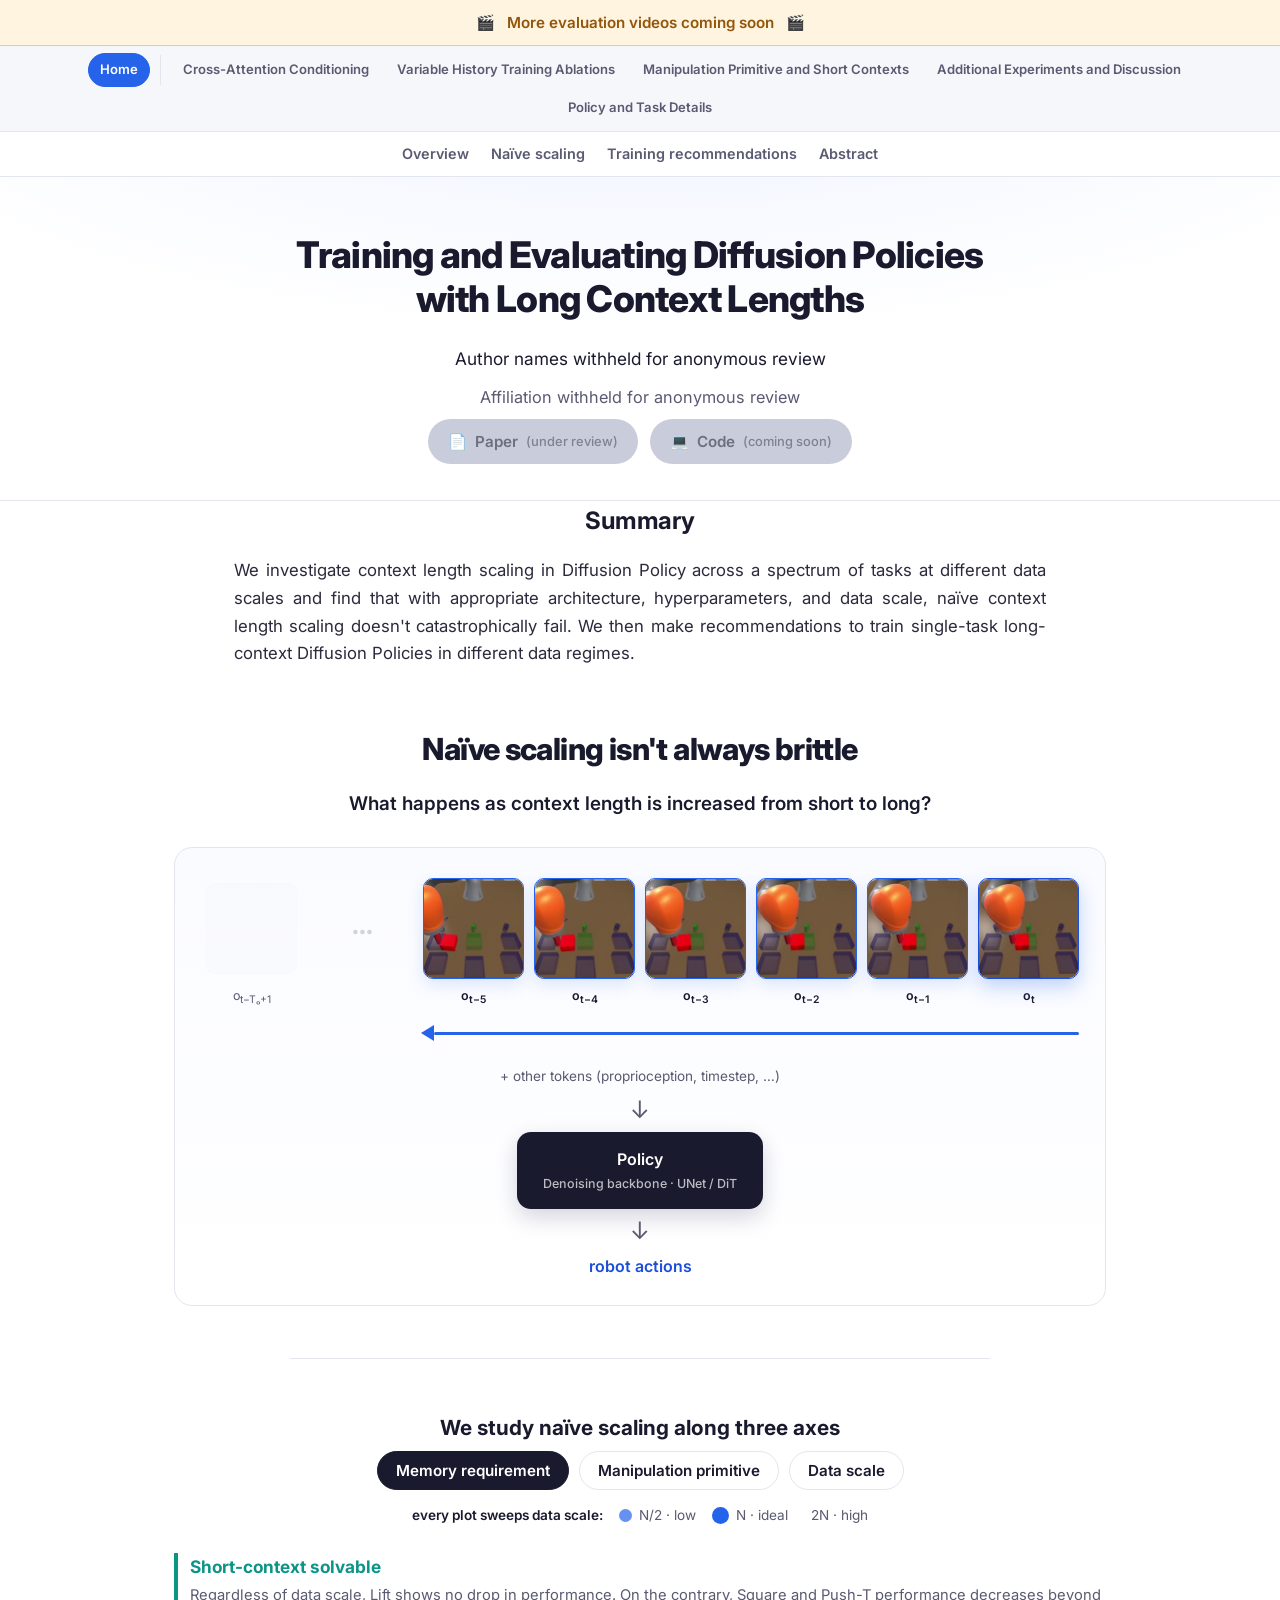
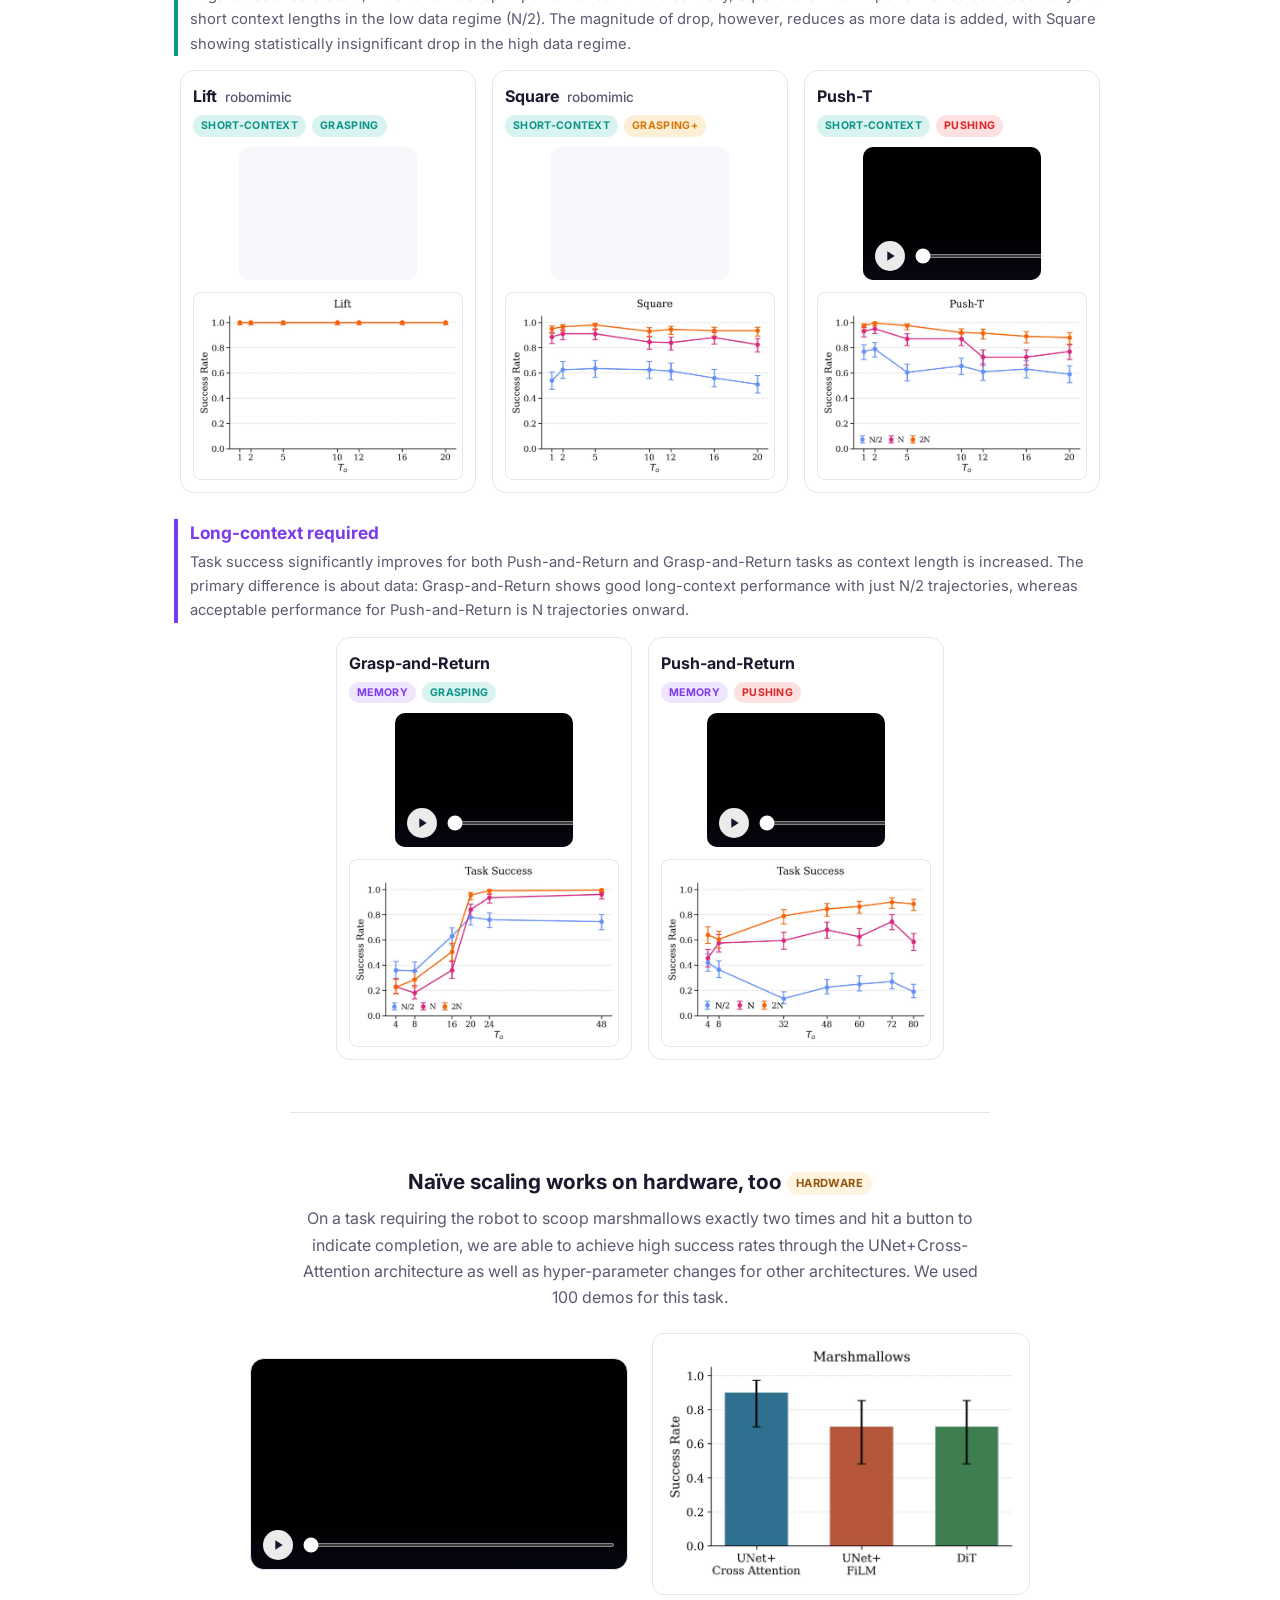
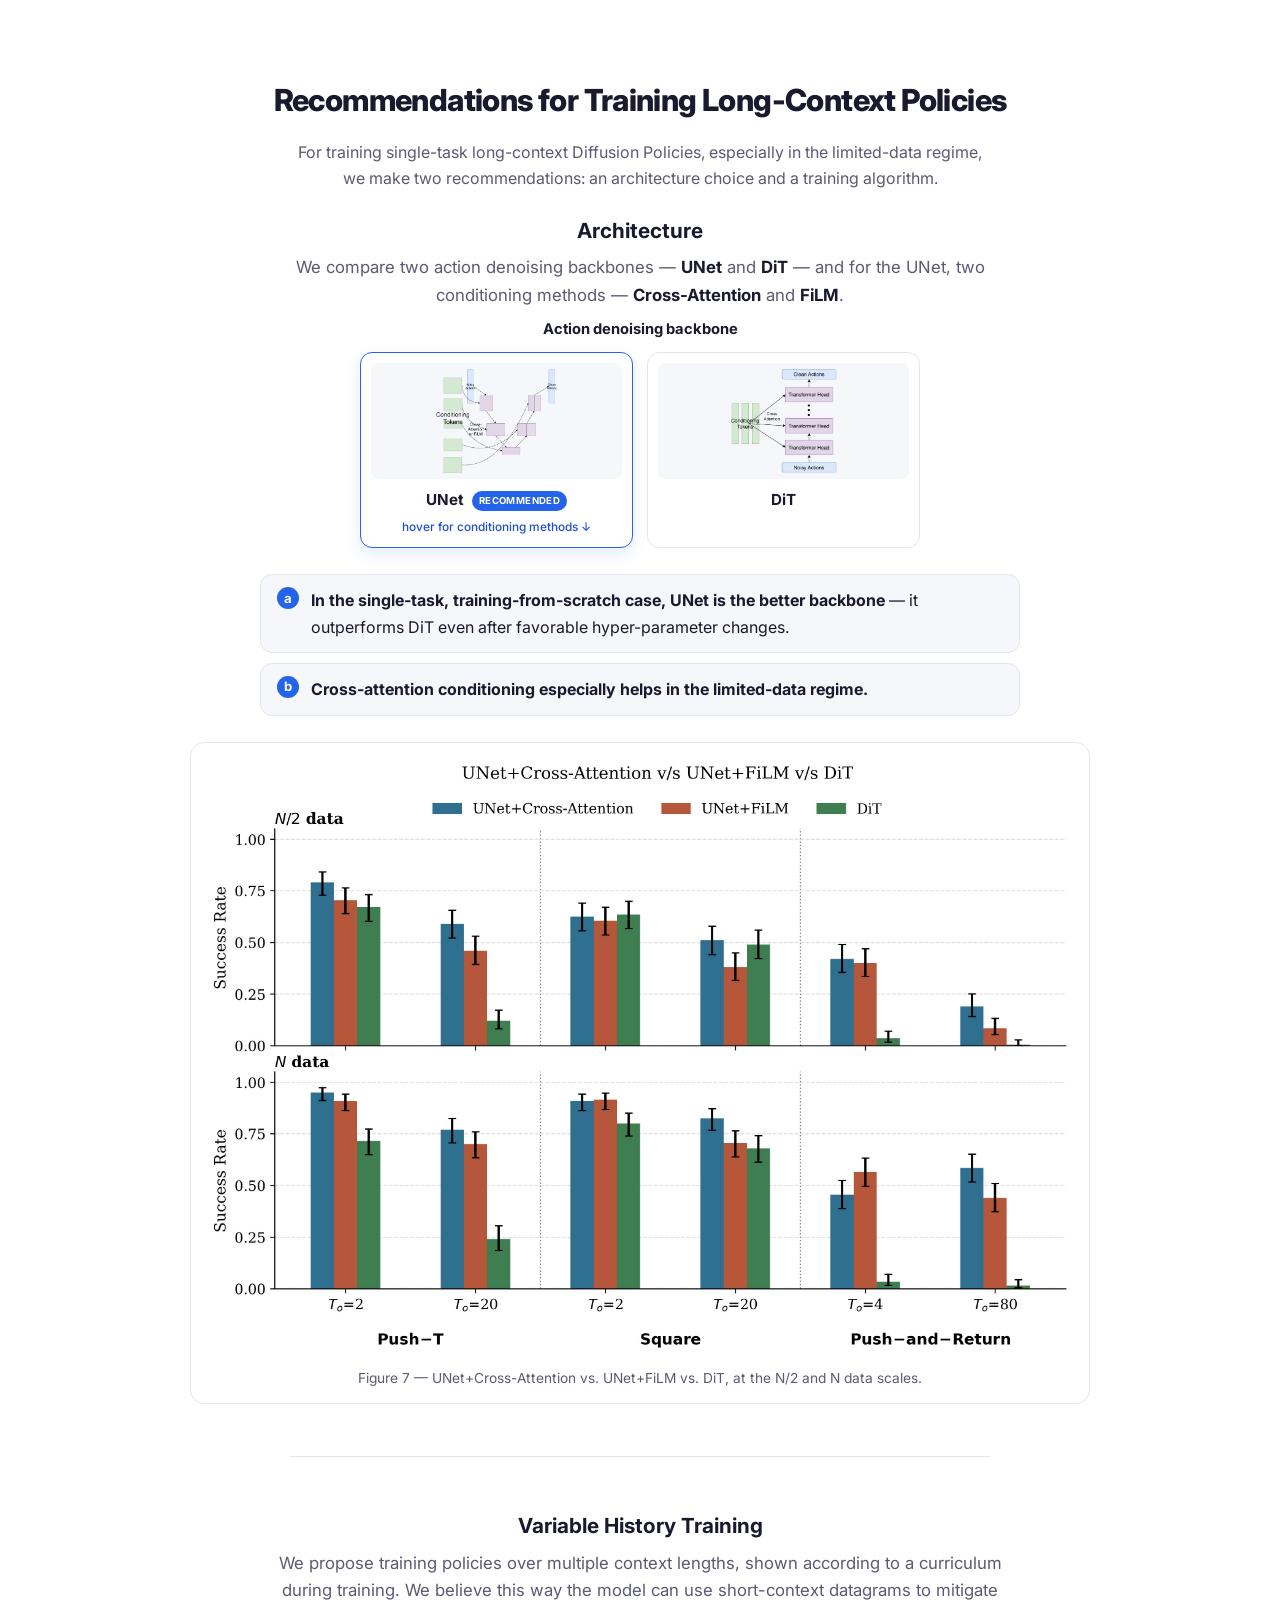
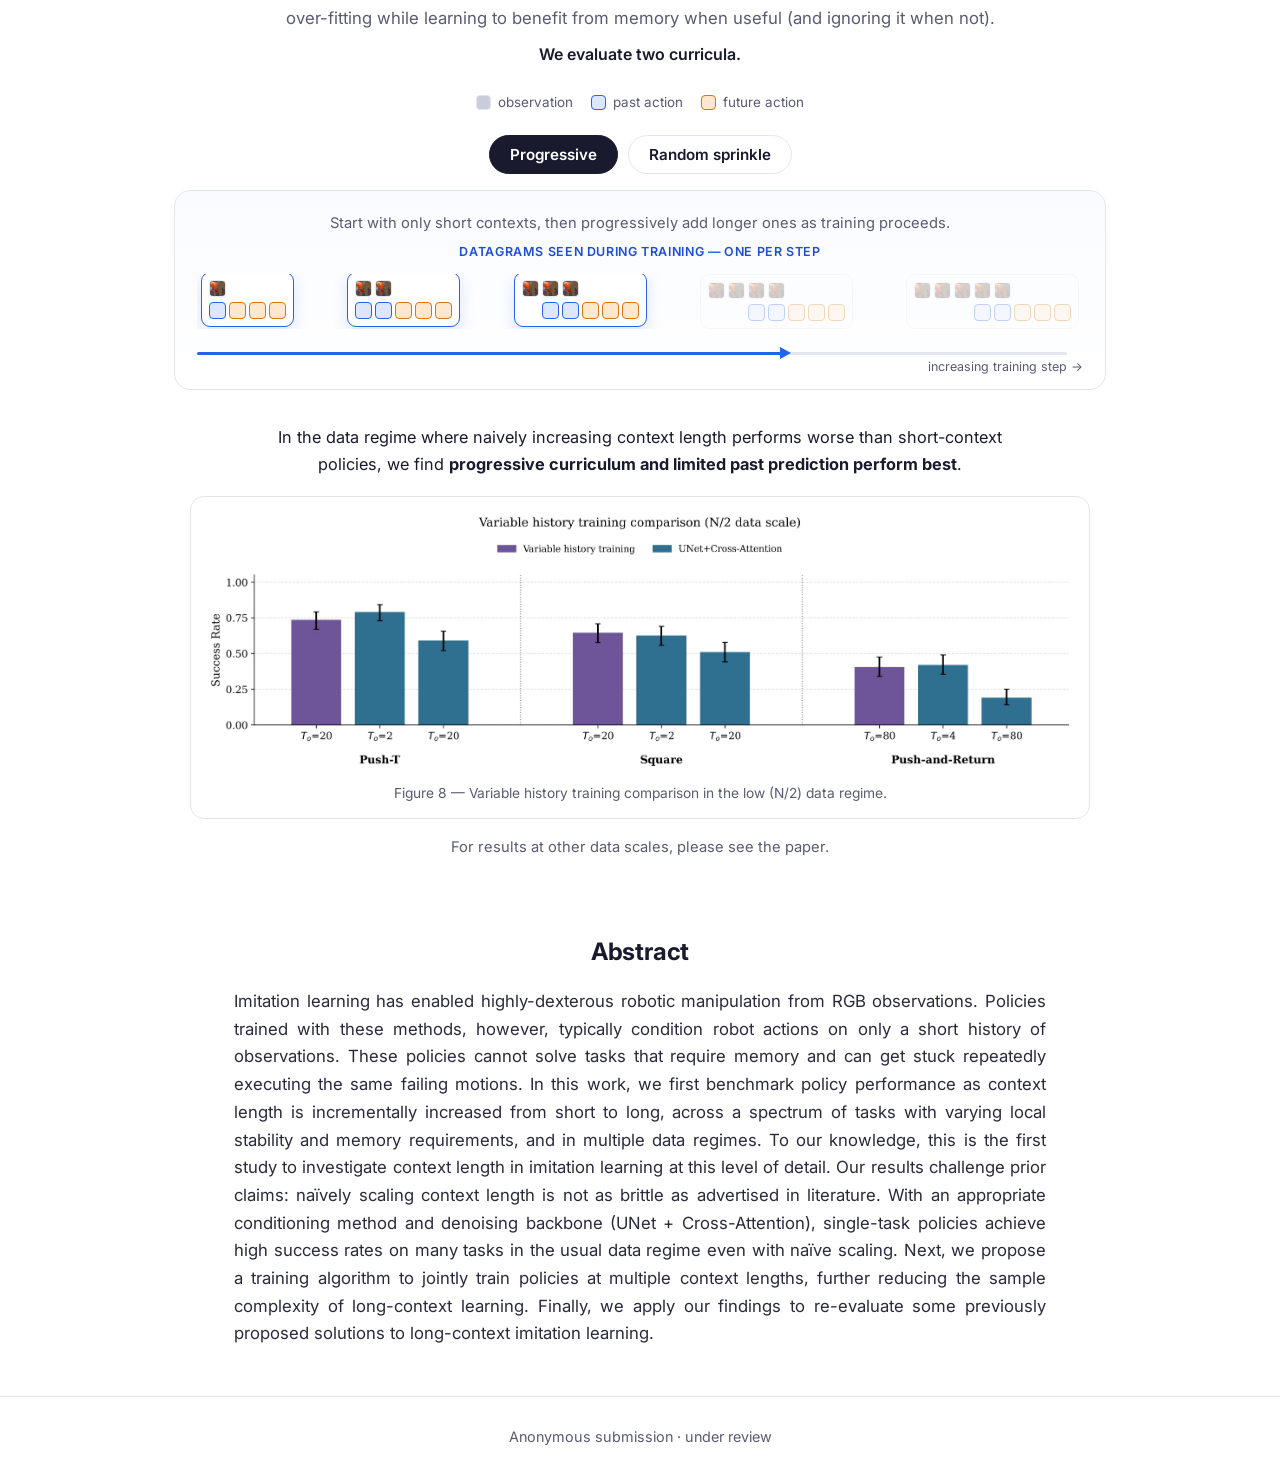
==== index.html @ ec670b8d "Supplementary material" ====
<!DOCTYPE html>
<html lang="en">
<head>
  <meta charset="UTF-8" />
  <meta name="viewport" content="width=device-width, initial-scale=1.0" />
  <meta name="robots" content="noindex" />
  <title>Training and Evaluating Diffusion Policies with Long Context Lengths</title>
  <meta name="description" content="Benchmarking and training diffusion policies for imitation learning across short-to-long context lengths." />

  <!-- Open Graph / social preview -->
  <meta property="og:title" content="Training and Evaluating Diffusion Policies with Long Context Lengths" />
  <meta property="og:description" content="Benchmarking and training diffusion policies for imitation learning across short-to-long context lengths." />
  <meta property="og:type" content="website" />

  <link rel="preconnect" href="https://fonts.googleapis.com" />
  <link rel="preconnect" href="https://fonts.gstatic.com" crossorigin />
  <link href="https://fonts.googleapis.com/css2?family=Inter:wght@400;500;600;700;800&display=swap" rel="stylesheet" />
  <link rel="stylesheet" href="style.css" />
  <link rel="stylesheet" href="appendix.css" />
</head>
<body>
  <!-- Sticky top bar: notice + section jump-nav -->
  <div class="topbar">
    <div class="construction-banner" role="status">
      <span class="construction-icon">🎬</span>
      <span>More evaluation videos coming soon</span>
      <span class="construction-icon">🎬</span>
    </div>
    <nav class="sitenav" aria-label="Appendix navigation">
      <a href="index.html" aria-current="page">Home</a>
      <span class="sep"></span>
      <a href="appendix-cross-attention.html">Cross-Attention Conditioning</a>
      <a href="appendix-variable-history.html">Variable History Training Ablations</a>
      <a href="appendix-grasp-short-context.html">Manipulation Primitive and Short Contexts</a>
      <a href="appendix-experiments-discussion.html">Additional Experiments and Discussion</a>
      <a href="appendix-policy-task-details.html">Policy and Task Details</a>
    </nav>
    <nav class="jumpnav" aria-label="Section navigation">
      <a href="#overview">Overview</a>
      <a href="#naive-scaling">Naïve scaling</a>
      <a href="#recommendations">Training recommendations</a>
      <a href="#abstract">Abstract</a>
    </nav>
  </div>

  <header class="hero">
    <div class="container">
      <h1 class="title"><span class="title-line">Training and Evaluating Diffusion Policies</span> <span class="title-line">with Long Context Lengths</span></h1>

      <div class="authors">
        <span class="author">Author names withheld for anonymous review</span>
      </div>

      <div class="affiliations">
        <span>Affiliation withheld for anonymous review</span>
      </div>

      <nav class="links">
        <a class="btn btn-disabled" aria-disabled="true">
          <span class="btn-icon">📄</span> Paper <span class="soon">(under review)</span>
        </a>
        <a class="btn btn-disabled" aria-disabled="true">
          <span class="btn-icon">💻</span> Code <span class="soon">(coming soon)</span>
        </a>
      </nav>
    </div>
  </header>

  <main class="container">
    <section class="abstract" id="overview">
      <h2>Summary</h2>
      <p>
        We investigate context length scaling in Diffusion Policy across a spectrum of
        tasks at different data scales and find that with appropriate architecture,
        hyperparameters, and data scale, naïve context length scaling doesn't catastrophically
        fail. We then make recommendations to train single-task long-context Diffusion Policies
        in different data regimes.
      </p>
    </section>

  </main>

  <!-- ======== Naïve-scaling section ======== -->
  <section class="naive-scaling" id="naive-scaling">
    <div class="ns-inner">

      <!-- section opener: context-length animation -->
      <h2 class="sec-title">Naïve scaling isn't always brittle</h2>
      <p class="sec-question">What happens as context length is increased from short to long?</p>

      <div class="ctx-anim">
        <div class="strip" id="strip"></div>
        <div class="qarrow"><div class="qline"><div class="qtrack" id="qtrack"><span class="qhead"></span><span class="qbar"></span></div></div></div>
        <div class="flow">
          <div class="merge">+ other tokens (proprioception, timestep, &hellip;)</div>
          <div class="down">&darr;</div>
          <div class="policy-box">Policy<small>Denoising backbone &middot; UNet / DiT</small></div>
          <div class="down">&darr;</div>
          <div class="actions-out">robot actions</div>
        </div>
      </div>

      <div class="divider"></div>

      <!-- axis explorer -->
      <h3 class="block-title">We study naïve scaling along three axes</h3>

      <div class="axis-tabs" id="axisTabs">
        <button class="axis-tab" data-axis="memory">Memory requirement</button>
        <button class="axis-tab" data-axis="primitive">Manipulation primitive</button>
        <button class="axis-tab" data-axis="data">Data scale</button>
      </div>
      <div class="scale-legend">
        <span style="font-weight:600;color:var(--fg);">every plot sweeps data scale:</span>
        <span class="lg"><span class="ld"></span>N/2 · low</span>
        <span class="lg"><span class="ld"></span>N · ideal</span>
        <span class="lg"><span class="ld"></span>2N · high</span>
      </div>

      <div id="results"></div>

      <div class="divider"></div>

      <!-- hardware -->
      <h3 class="block-title">Naïve scaling works on hardware, too <span class="badge">hardware</span></h3>
      <p class="block-lead">On a task requiring the robot to scoop marshmallows exactly two times and hit a button
        to indicate completion, we are able to achieve high success rates through the UNet+Cross-Attention
        architecture as well as hyper-parameter changes for other architectures. We used 100 demos for this task.</p>
      <div class="hw">
        <div class="vid"><video class="with-controls" src="videos/hardware_unet_cross_success.mp4" autoplay loop muted playsinline></video></div>
        <div class="hw-plot"><img src="media/plots/hardware_marshmallows.jpg" alt="Marshmallows hardware success rate by architecture: UNet+Cross-Attention, UNet+FiLM, DiT"></div>
      </div>

    </div>
  </section>

  <!-- ======== Recommendations for Training ======== -->
  <section class="recommendations" id="recommendations">
    <div class="ns-inner">
      <h2 class="sec-title">Recommendations for Training Long-Context Policies</h2>
      <p class="block-lead">For training single-task long-context Diffusion Policies, especially in the
        limited-data regime, we make two recommendations: an architecture choice and a training algorithm.</p>

      <!-- Architecture subsection -->
      <h3 class="block-title">Architecture</h3>
      <p class="sec-lead">We compare two action denoising backbones &mdash; <b>UNet</b> and <b>DiT</b> &mdash; and for
        the UNet, two conditioning methods &mdash; <b>Cross-Attention</b> and <b>FiLM</b>.</p>

      <div class="arch-diagram">
        <div class="arch-glabel">Action denoising backbone</div>
        <div class="arch-backbones">
          <figure class="arch-card best arch-unet" id="archUnet" tabindex="0" aria-expanded="false">
            <div class="arch-img"><img src="media/arch/unet.png" alt="UNet denoising backbone"></div>
            <figcaption>UNet <span class="arch-badge">recommended</span></figcaption>
            <div class="arch-hint">hover for conditioning methods &darr;</div>
          </figure>
          <figure class="arch-card">
            <div class="arch-img"><img src="media/arch/dit.png" alt="DiT denoising backbone"></div>
            <figcaption>DiT</figcaption>
          </figure>
        </div>

        <div class="arch-cond-panel" id="archCondPanel">
          <div class="arch-glabel">Conditioning method <span>(for UNet)</span></div>
          <div class="arch-cards">
            <figure class="arch-card best">
              <div class="arch-img"><img src="media/arch/cross_attention.png" alt="Cross-attention conditioning"></div>
              <figcaption>Cross-Attention <span class="arch-badge">recommended</span></figcaption>
            </figure>
            <figure class="arch-card">
              <div class="arch-img"><img src="media/arch/film.png" alt="FiLM conditioning"></div>
              <figcaption>FiLM</figcaption>
            </figure>
          </div>
        </div>
      </div>

      <div class="arch-takeaways">
        <div class="arch-take"><span class="arch-take-k">a</span><span><b>In the single-task, training-from-scratch case, UNet is the better backbone</b> &mdash; it outperforms DiT even after favorable hyper-parameter changes.</span></div>
        <div class="arch-take"><span class="arch-take-k">b</span><span><b>Cross-attention conditioning especially helps in the limited-data regime.</b></span></div>
      </div>

      <figure class="vh-fig">
        <img src="media/plots/architecture_compare.jpg" alt="UNet+Cross-Attention vs UNet+FiLM vs DiT success rates across Push-T, Square, Push-and-Return at the N/2 and N data scales">
        <figcaption>Figure 7 &mdash; UNet+Cross-Attention vs. UNet+FiLM vs. DiT, at the N/2 and N data scales.</figcaption>
      </figure>

      <div class="divider"></div>

      <!-- Variable History Training subsection -->
      <h3 class="block-title">Variable History Training</h3>
      <p class="sec-lead">We propose training policies over multiple context lengths, shown according to a curriculum
        during training. We believe this way the model can use short-context datagrams to mitigate over-fitting while
        learning to benefit from memory when useful (and ignoring it when not).</p>
      <p class="eval-line">We evaluate two curricula.</p>

      <div class="legend">
        <span class="lk"><span class="sw obs"></span>observation</span>
        <span class="lk"><span class="sw past"></span>past action</span>
        <span class="lk"><span class="sw future"></span>future action</span>
      </div>

      <div class="tabs" id="vhTabs">
        <button class="tab" data-key="prog">Progressive</button>
        <button class="tab" data-key="spr">Random sprinkle</button>
      </div>

      <div class="curr">
        <p class="curr-desc" id="vhDesc"></p>
        <div class="train-label">datagrams seen during training &mdash; one per step</div>
        <div class="track" id="vhTrack"></div>
        <div class="axis"><div class="line"></div><div class="prog" id="vhProg"></div><div class="head" id="vhHead"></div><div class="lbl">increasing training step &rarr;</div></div>
      </div>

      <div class="vh-result">
        <p class="vh-take">In the data regime where naively increasing context length performs worse than short-context
          policies, we find <b>progressive curriculum and limited past prediction perform best</b>.</p>
        <figure class="vh-fig">
          <img src="media/plots/variable_history_halfN.jpg" alt="Variable history training vs UNet+Cross-Attention at N/2 data scale for Push-T, Square, and Push-and-Return">
          <figcaption>Figure 8 &mdash; Variable history training comparison in the low (N/2) data regime.</figcaption>
        </figure>
        <p class="vh-more">For results at other data scales, please see the paper.</p>
      </div>

    </div>
  </section>

  <main class="container">
    <section class="abstract" id="abstract">
      <h2>Abstract</h2>
      <p>
        Imitation learning has enabled highly-dexterous robotic manipulation from RGB
        observations. Policies trained with these methods, however, typically condition
        robot actions on only a short history of observations. These policies cannot solve
        tasks that require memory and can get stuck repeatedly executing the same failing
        motions. In this work, we first benchmark policy performance as context length is
        incrementally increased from short to long, across a spectrum of tasks with varying
        local stability and memory requirements, and in multiple data regimes. To our
        knowledge, this is the first study to investigate context length in imitation
        learning at this level of detail. Our results challenge prior claims: naïvely scaling
        context length is not as brittle as advertised in literature. With an appropriate
        conditioning method and denoising backbone (UNet&nbsp;+&nbsp;Cross-Attention),
        single-task policies achieve high success rates on many tasks in the usual data
        regime even with naïve scaling. Next, we propose a training algorithm to jointly
        train policies at multiple context lengths, further reducing the sample complexity
        of long-context learning. Finally, we apply our findings to re-evaluate some
        previously proposed solutions to long-context imitation learning.
      </p>
    </section>
  </main>

  <footer class="site-footer">
    <div class="container">
      <p>Anonymous submission &middot; under review</p>
    </div>
  </footer>

  <script>
    /* ---------- context-length animation ---------- */
    var SLOTS=[{img:'media/anim/obs_1.jpg',label:'t&minus;T&#8338;+1'},{ellipsis:true},{img:'media/anim/obs_3.jpg',label:'t&minus;5'},{img:'media/anim/obs_4.jpg',label:'t&minus;4'},{img:'media/anim/obs_5.jpg',label:'t&minus;3'},{img:'media/anim/obs_6.jpg',label:'t&minus;2'},{img:'media/anim/obs_7.jpg',label:'t&minus;1'},{img:'media/anim/obs_8.jpg',label:'t'}];
    var N=SLOTS.length,strip=document.getElementById('strip'),qtrack=document.getElementById('qtrack'),slots=[];
    SLOTS.forEach(function(d){var s=document.createElement('div');s.className='slot';s.innerHTML=d.ellipsis?'<div class="frame ell">&middot;&middot;&middot;</div><div class="tstamp">&nbsp;</div>':'<div class="frame"><img src="'+d.img+'" alt=""></div><div class="tstamp">o<sub>'+d.label+'</sub></div>';strip.appendChild(s);slots.push(s);});
    var k=0;
    function step(){k=k%N+1;var f=N-k;for(var i=0;i<N;i++){slots[i].classList.toggle('active',i>=f);slots[i].classList.toggle('newest',i===N-1);}if(k===1){qtrack.style.transition='none';qtrack.style.width=(100/N)+'%';void qtrack.offsetWidth;qtrack.style.transition='';}else{qtrack.style.width=(k/N*100)+'%';}}
    var STEP_MS=480,HOLD_MS=950,timer;
    function tick(){if(k===N){clearInterval(timer);setTimeout(function(){step();start();},HOLD_MS);}else step();}
    function start(){timer=setInterval(tick,STEP_MS);}
    step();start();

    /* ---------- task data ---------- */
    var TASKS=[
      {key:'lift',name:'Lift',sub:'robomimic',video:'media/tasks/lift.mp4',plot:'media/plots/lift_cross_data_scaling.jpg',mem:'short',prim:'easy',small:true},
      {key:'square',name:'Square',sub:'robomimic',video:'media/tasks/square.mp4',plot:'media/plots/square_cross_data_scaling.jpg',mem:'short',prim:'medium',small:true},
      {key:'pusht',name:'Push-T',sub:'',video:'media/tasks/push_t.mp4',plot:'media/plots/push_t_cross_data_scaling.jpg',mem:'short',prim:'hard'},
      {key:'gar',name:'Grasp-and-Return',sub:'',video:'media/tasks/grasp_and_return.mp4',plot:'media/plots/grasp_and_return_cross_task_success_data_scaling.jpg',mem:'long',prim:'easy'},
      {key:'par',name:'Push-and-Return',sub:'',video:'media/tasks/push_and_return.mp4',plot:'media/plots/push_and_return_strong_cross_task_success_data_scaling.jpg',mem:'long',prim:'hard'}
    ];
    var MEMLABEL={short:'short-context',long:'memory'};
    var PRIMLABEL={easy:'grasping',medium:'grasping+',hard:'pushing'};

    var AXES={
      memory:{label:'Memory requirement',field:'mem',groups:[
        {id:'short',title:'Short-context solvable',color:'var(--short)',take:'Regardless of data scale, Lift shows no drop in performance. On the contrary, Square and Push-T performance decreases beyond short context lengths in the low data regime (N/2). The magnitude of drop, however, reduces as more data is added, with Square showing statistically insignificant drop in the high data regime.'},
        {id:'long',title:'Long-context required',color:'var(--long)',take:'Task success significantly improves for both Push-and-Return and Grasp-and-Return tasks as context length is increased. The primary difference is about data: Grasp-and-Return shows good long-context performance with just N/2 trajectories, whereas acceptable performance for Push-and-Return is N trajectories onward.'}
      ]},
      primitive:{label:'Manipulation primitive',field:'prim',groups:[
        {id:'easy',title:'Stable grasping · easy',color:'var(--easy)',take:'Locally stable, prehensile tasks are the most sample-efficient — favorable long-context trends even at N/2.'},
        {id:'medium',title:'Grasping + more · medium',color:'var(--medium)',take:'Square sits in between: a low-data drop that is largely recovered as data grows.'},
        {id:'hard',title:'Pushing · locally unstable',color:'var(--hard)',take:'Locally unstable pushing is the most data-hungry; long-context success demands more demonstrations.'}
      ]},
      data:{label:'Data scale',field:null,groups:[
        {id:'all',title:'All tasks · N/2 → N → 2N',color:'var(--accent)',take:'Across tasks, long-context performance increases as data is scaled. While the low data regime shows drop in performance for some tasks, naïve scaling largely works fine in the ideal and high data regime in most cases.'}
      ]}
    };

    /* build persistent task cards once (moving them never reloads the videos) */
    var cardMap={};
    TASKS.forEach(function(t){
      var c=document.createElement('div');c.className='task-card';
      c.innerHTML=
        '<div class="tc-name">'+t.name+(t.sub?' <span class="tc-sub">'+t.sub+'</span>':'')+'</div>'+
        '<div class="tc-tags"><span class="chip mem-'+t.mem+'">'+MEMLABEL[t.mem]+'</span>'+
          '<span class="chip p-'+t.prim+'">'+PRIMLABEL[t.prim]+'</span></div>'+
        '<div class="tc-vid'+(t.small?' small-vid':'')+'"><video '+(t.small?'':'class="with-controls" ')+'src="'+t.video+'" autoplay loop muted playsinline></video></div>'+
        '<div class="tc-plot"><img src="'+t.plot+'" alt="'+t.name+' success vs context length at N/2, N, 2N"></div>';
      cardMap[t.key]=c;
    });

    var results=document.getElementById('results');
    function render(axisKey){
      var axis=AXES[axisKey];
      results.innerHTML='';
      axis.groups.forEach(function(g){
        var members=TASKS.filter(function(t){return axis.field===null||t[axis.field]===g.id;});
        var gd=document.createElement('div');gd.className='group';gd.style.setProperty('--gc',g.color);
        gd.innerHTML='<div class="group-head"><span class="group-title" style="color:'+g.color+'">'+g.title+'</span><span class="group-take">'+g.take+'</span></div><div class="card-row"></div>';
        var rowEl=gd.querySelector('.card-row');
        members.forEach(function(t){rowEl.appendChild(cardMap[t.key]);});
        results.appendChild(gd);
      });
      Array.prototype.forEach.call(document.querySelectorAll('.axis-tab'),function(b){b.classList.toggle('active',b.dataset.axis===axisKey);});
    }
    Array.prototype.forEach.call(document.querySelectorAll('.axis-tab'),function(b){
      b.addEventListener('mouseenter',function(){render(b.dataset.axis);});
      b.addEventListener('click',function(){render(b.dataset.axis);});
    });
    render('memory');

    /* ---------- muted policy + custom controls (play/pause + seek; no unmute) ---------- */
    var PLAY='<svg viewBox="0 0 24 24" width="16" height="16" aria-hidden="true"><path fill="currentColor" d="M8 5v14l11-7z"/></svg>';
    var PAUSE='<svg viewBox="0 0 24 24" width="16" height="16" aria-hidden="true"><path fill="currentColor" d="M6 5h4v14H6zM14 5h4v14h-4z"/></svg>';
    function wire(v){
      v.muted=true;v.defaultMuted=true;v.removeAttribute('controls');
      v.addEventListener('volumechange',function(){if(!v.muted)v.muted=true;});
      if(!v.classList.contains('with-controls')||v.dataset.wired)return;
      v.dataset.wired='1';
      var bar=document.createElement('div');bar.className='video-controls';
      var btn=document.createElement('button');btn.type='button';btn.className='vc-btn';btn.setAttribute('aria-label','Play or pause');
      function sync(){btn.innerHTML=v.paused?PLAY:PAUSE;}
      btn.addEventListener('click',function(){v.paused?v.play():v.pause();});
      v.addEventListener('play',sync);v.addEventListener('pause',sync);
      var seek=document.createElement('input');seek.type='range';seek.className='vc-seek';seek.min=0;seek.max=1000;seek.value=0;seek.setAttribute('aria-label','Seek');
      var scrub=false;
      seek.addEventListener('input',function(){if(v.duration)v.currentTime=seek.value/1000*v.duration;});
      seek.addEventListener('pointerdown',function(){scrub=true;});window.addEventListener('pointerup',function(){scrub=false;});
      v.addEventListener('timeupdate',function(){if(!scrub&&v.duration)seek.value=v.currentTime/v.duration*1000;});
      bar.appendChild(btn);bar.appendChild(seek);v.parentElement.appendChild(bar);sync();
    }
    Array.prototype.forEach.call(document.querySelectorAll('video'),wire);
  </script>

  <script>
    /* ---------- Variable History Training: datagram curricula ---------- */
    (function(){
      var FRAMES=['media/anim/obs_4.jpg','media/anim/obs_5.jpg','media/anim/obs_6.jpg','media/anim/obs_7.jpg','media/anim/obs_8.jpg'];
      var PAST_MAX=2, FUTURE=3;
      function datagram(m){
        var dg=document.createElement('div');dg.className='dg';
        var obs='<div class="dg-row">';
        for(var i=0;i<m;i++){var fi=FRAMES.length-m+i; if(fi<0)fi=i%FRAMES.length; obs+='<div class="cell obs"><img src="'+FRAMES[fi]+'" alt=""></div>';}
        obs+='</div>';
        var past=Math.min(PAST_MAX,m);
        var act='<div class="dg-row">';
        for(var e=0;e<m-past;e++) act+='<div class="cell empty"></div>';     // spacers under older observations
        for(var p=0;p<past;p++) act+='<div class="cell past"></div>';        // past actions under most recent obs
        for(var f=0;f<FUTURE;f++) act+='<div class="cell future"></div>';    // future actions beyond current time
        act+='</div>';
        dg.innerHTML=obs+act;
        return dg;
      }
      var CURRICULA={
        prog:{desc:'Start with only short contexts, then progressively add longer ones as training proceeds.',lengths:[1,2,3,4,5]},
        spr:{desc:'Mostly train at the full context length, with shorter contexts sprinkled in at random (p ≈ 0.8 full).',lengths:[5,5,2,5,3]}
      };
      var track=document.getElementById('vhTrack'), prog=document.getElementById('vhProg'),
          head=document.getElementById('vhHead'), axis=prog.parentElement, currDesc=document.getElementById('vhDesc');
      var items=[], frac=0, RATE=0.012, HOLD=900, holding=false;
      function build(key){
        currDesc.textContent=CURRICULA[key].desc;
        track.innerHTML=''; items=[];
        CURRICULA[key].lengths.forEach(function(m,idx){
          var dg=datagram(m); dg.dataset.center=((idx+0.6)/CURRICULA[key].lengths.length).toFixed(3);
          track.appendChild(dg); items.push(dg);
        });
        frac=0; holding=false;
        Array.prototype.forEach.call(document.querySelectorAll('#vhTabs .tab'),function(b){b.classList.toggle('active',b.dataset.key===key);});
      }
      function loop(){
        if(holding||!items.length) return;
        frac+=RATE; var done=frac>=1; if(done)frac=1;
        var w=axis.clientWidth-16;
        prog.style.width=(frac*w)+'px'; head.style.left=(frac*w)+'px';
        items.forEach(function(dg){dg.classList.toggle('on', frac>=parseFloat(dg.dataset.center));});
        if(done){holding=true;setTimeout(function(){frac=0;holding=false;items.forEach(function(dg){dg.classList.remove('on');});},HOLD);}
      }
      setInterval(loop,40);
      Array.prototype.forEach.call(document.querySelectorAll('#vhTabs .tab'),function(b){
        b.addEventListener('mouseenter',function(){build(b.dataset.key);});
        b.addEventListener('click',function(){build(b.dataset.key);});
      });
      build('prog');
    })();
  </script>

  <script>
    /* ---------- Architecture: reveal UNet conditioning methods on hover/tap ---------- */
    (function(){
      var unet=document.getElementById('archUnet'), panel=document.getElementById('archCondPanel');
      if(!unet||!panel) return;
      var pinned=false;
      function show(v){ panel.classList.toggle('show', v); unet.classList.toggle('open', v); unet.setAttribute('aria-expanded', v?'true':'false'); }
      unet.addEventListener('mouseenter', function(){ show(true); });
      unet.addEventListener('mouseleave', function(){ if(!pinned) show(false); });
      unet.addEventListener('focus', function(){ show(true); });
      unet.addEventListener('blur', function(){ if(!pinned) show(false); });
      unet.addEventListener('click', function(){ pinned=!pinned; show(pinned); });
      unet.addEventListener('keydown', function(e){ if(e.key==='Enter'||e.key===' '){ e.preventDefault(); pinned=!pinned; show(pinned); } });
    })();
  </script>
</body>
</html>
---- style.css ----
:root {
  --bg: #ffffff;
  --fg: #1a1a2e;
  --muted: #5a5a72;
  --accent: #2563eb;
  --accent-dark: #1d4ed8;
  --card-bg: #f6f7fb;
  --border: #e3e6ef;
  --banner-bg: #fff4e0;
  --banner-fg: #92560a;
  --banner-border: #f5c97a;
  --max: 860px;
}

* { box-sizing: border-box; }

html { scroll-behavior: smooth; }

body {
  margin: 0;
  font-family: 'Inter', -apple-system, BlinkMacSystemFont, 'Segoe UI', sans-serif;
  color: var(--fg);
  background: var(--bg);
  line-height: 1.65;
  -webkit-font-smoothing: antialiased;
}

.container {
  max-width: var(--max);
  margin: 0 auto;
  padding: 0 24px;
}

/* Sticky top bar (notice + jump nav) */
.topbar {
  position: sticky;
  top: 0;
  z-index: 50;
}

/* Construction / notice banner */
.construction-banner {
  display: flex;
  align-items: center;
  justify-content: center;
  gap: 12px;
  flex-wrap: wrap;
  background: var(--banner-bg);
  color: var(--banner-fg);
  border-bottom: 1px solid var(--banner-border);
  padding: 10px 16px;
  font-weight: 600;
  font-size: 0.95rem;
  text-align: center;
}
.construction-icon { font-style: normal; }

/* Section jump-nav */
.jumpnav {
  display: flex;
  flex-wrap: wrap;
  align-items: center;
  justify-content: center;
  gap: 6px 22px;
  background: rgba(255, 255, 255, 0.92);
  backdrop-filter: saturate(180%) blur(8px);
  border-bottom: 1px solid var(--border);
  padding: 10px 16px;
}
.jumpnav a {
  color: var(--muted);
  text-decoration: none;
  font-weight: 600;
  font-size: 0.9rem;
  transition: color 0.12s ease;
}
.jumpnav a:hover { color: var(--accent); }

/* offset anchored sections so the sticky top bar doesn't cover their headings */
#overview, #naive-scaling, #recommendations, #abstract { scroll-margin-top: 104px; }

/* Hero */
.hero {
  padding: 56px 0 36px;
  text-align: center;
  background:
    radial-gradient(1200px 400px at 50% -120px, #eef2ff 0%, transparent 70%);
  border-bottom: 1px solid var(--border);
}

.title {
  font-size: clamp(1.5rem, 3.6vw, 2.3rem);
  font-weight: 800;
  letter-spacing: -0.02em;
  line-height: 1.2;
  margin: 0 0 24px;
}
/* Each part stays on its own line; the long first line won't wrap internally on
   normal screens. On narrow phones we allow natural wrapping to avoid overflow. */
.title-line {
  display: block;
  white-space: nowrap;
}
@media (max-width: 640px) {
  .title-line { white-space: normal; }
}

.authors {
  display: flex;
  flex-wrap: wrap;
  justify-content: center;
  gap: 4px 16px;
  font-size: 1.08rem;
  margin-bottom: 10px;
}
.author a {
  color: var(--accent);
  text-decoration: none;
}
.author a:hover { text-decoration: underline; }
.author sup { color: var(--muted); font-size: 0.7em; }

.affiliations {
  color: var(--muted);
  font-size: 1.02rem;
  margin-bottom: 8px;
}
.footnote {
  color: var(--muted);
  font-size: 0.85rem;
  margin-bottom: 28px;
}

/* Link buttons */
.links {
  display: flex;
  flex-wrap: wrap;
  justify-content: center;
  gap: 12px;
}
.btn {
  display: inline-flex;
  align-items: center;
  gap: 8px;
  background: var(--fg);
  color: #fff;
  padding: 10px 20px;
  border-radius: 999px;
  font-weight: 600;
  font-size: 0.95rem;
  text-decoration: none;
  transition: transform 0.12s ease, background 0.12s ease;
}
.btn:hover { transform: translateY(-2px); background: #000; }
.btn-icon { font-style: normal; }
.btn-disabled {
  background: #c9ccda;
  color: #6c6f7e;
  cursor: not-allowed;
  pointer-events: none;
}
.soon { font-weight: 500; opacity: 0.8; font-size: 0.85em; }

/* Highlights / video reel */
.highlights {
  padding: 44px 0 8px;
  border-bottom: 1px solid var(--border);
  background: linear-gradient(180deg, #fafbff 0%, #ffffff 100%);
}
.section-lead {
  text-align: center;
  color: var(--muted);
  max-width: 640px;
  margin: -6px auto 28px;
  font-size: 1.02rem;
}
.video-grid {
  display: grid;
  grid-template-columns: repeat(3, 1fr);
  gap: 22px;
}
.video-card { margin: 0; }
.video-frame {
  position: relative;
  aspect-ratio: 16 / 10;
  border-radius: 14px;
  overflow: hidden;
  background: var(--card-bg);
  border: 1px solid var(--border);
  box-shadow: 0 6px 20px rgba(20, 24, 60, 0.06);
}
.video-frame video {
  width: 100%;
  height: 100%;
  object-fit: cover;
  display: block;
}

/* Custom muted-video controls: play/pause + seek only (no volume/unmute) */
.video-controls {
  position: absolute;
  left: 0;
  right: 0;
  bottom: 0;
  display: flex;
  align-items: center;
  gap: 10px;
  padding: 9px 12px;
  background: linear-gradient(transparent, rgba(10, 12, 30, 0.55));
}
.vc-btn {
  flex: 0 0 auto;
  display: inline-flex;
  align-items: center;
  justify-content: center;
  width: 30px;
  height: 30px;
  padding: 0;
  border: none;
  border-radius: 50%;
  background: rgba(255, 255, 255, 0.92);
  color: #14142c;
  cursor: pointer;
  transition: background 0.12s ease;
}
.vc-btn:hover { background: #fff; }
.vc-seek {
  flex: 1 1 auto;
  height: 4px;
  margin: 0;
  cursor: pointer;
  accent-color: #ffffff;
}
.video-card figcaption {
  margin-top: 12px;
  font-size: 0.92rem;
  color: var(--muted);
  line-height: 1.5;
}
.task-name {
  display: block;
  color: var(--fg);
  font-weight: 700;
  font-size: 1rem;
  margin-bottom: 2px;
}
.tag {
  display: inline-block;
  vertical-align: middle;
  font-size: 0.62rem;
  font-weight: 700;
  text-transform: uppercase;
  letter-spacing: 0.04em;
  color: var(--accent-dark);
  background: #e7edff;
  border-radius: 999px;
  padding: 2px 8px;
  margin-left: 6px;
}

/* Explainer figure rows */
.explainer h2 { margin-bottom: 28px; }
.figure-row {
  display: grid;
  grid-template-columns: 1fr 1fr;
  gap: 32px;
  align-items: center;
  margin-bottom: 36px;
}
.figure-row.reverse .figure-placeholder { order: 2; }
.figure-placeholder {
  aspect-ratio: 16 / 10;
  border-radius: 14px;
  background: var(--card-bg);
  border: 1px dashed var(--border);
  display: flex;
  flex-direction: column;
  align-items: center;
  justify-content: center;
  gap: 10px;
  text-align: center;
  color: var(--muted);
  font-size: 0.9rem;
  padding: 16px;
}
.figure-placeholder .construction-icon { font-size: 2rem; }
.figure-text h3 {
  font-size: 1.2rem;
  font-weight: 700;
  margin: 0 0 8px;
}
.figure-text p { margin: 0; color: #2a2a3c; }

@media (max-width: 820px) {
  .video-grid { grid-template-columns: 1fr; max-width: 460px; margin: 0 auto; }
  .figure-row, .figure-row.reverse { grid-template-columns: 1fr; gap: 16px; }
  .figure-row.reverse .figure-placeholder { order: 0; }
}

/* Sections */
main { padding: 48px 0 24px; }
section { margin-bottom: 48px; }
section h2 {
  font-size: 1.5rem;
  font-weight: 700;
  letter-spacing: -0.01em;
  margin: 0 0 16px;
  text-align: center;
}
.abstract p {
  color: #2a2a3c;
  font-size: 1.05rem;
  text-align: justify;
}

/* Coming-soon card */
.coming-soon-card {
  background: var(--card-bg);
  border: 1px dashed var(--border);
  border-radius: 16px;
  padding: 48px 24px;
  text-align: center;
  color: var(--muted);
}
.coming-soon-card .construction-icon { font-size: 2.2rem; display: block; margin-bottom: 8px; }
.coming-soon-card p { margin: 0; font-size: 1.02rem; }

/* BibTeX */
.bibtex pre {
  background: var(--card-bg);
  border: 1px solid var(--border);
  border-radius: 12px;
  padding: 20px;
  overflow-x: auto;
  font-size: 0.86rem;
  line-height: 1.5;
}
.bibtex code {
  font-family: 'SF Mono', 'Fira Code', Menlo, Consolas, monospace;
  color: #2a2a3c;
}

/* Footer */
.site-footer {
  border-top: 1px solid var(--border);
  padding: 28px 0;
  text-align: center;
  color: var(--muted);
  font-size: 0.9rem;
}
.site-footer p { margin: 0; }

/* =========================================================================
   Naïve-scaling section (animation opener + axis explorer + hardware)
   ========================================================================= */
:root{ --easy:#0d9488; --medium:#d97706; --hard:#dc2626; --short:#0d9488; --long:#7c3aed; }

.naive-scaling{ padding: 8px 0 24px; }
.ns-inner{ max-width: 980px; margin: 0 auto; padding: 0 24px; }
.ns-inner h2.sec-title{ font-size: 1.9rem; font-weight: 800; letter-spacing: -0.02em; text-align: center; margin: 0 0 14px; }
.sec-question{ text-align: center; font-size: 1.18rem; font-weight: 600; max-width: 660px; margin: 0 auto 28px; }
.ns-inner h3.block-title{ font-size: 1.3rem; font-weight: 700; margin: 0 0 6px; text-align: center; }
.block-lead{ text-align: center; color: var(--muted); max-width: 700px; margin: 0 auto 22px; }
.divider{ height: 1px; background: var(--border); max-width: 700px; margin: 52px auto; }

/* animation opener */
.ctx-anim{ background: linear-gradient(180deg,#fafbff,#fff); border: 1px solid var(--border); border-radius: 18px; padding: 30px 26px 26px; }
.strip{ display: flex; gap: 10px; align-items: flex-end; }
.slot{ flex: 1 1 0; min-width: 0; text-align: center; }
.frame{ position: relative; width: 100%; aspect-ratio: 1/1; border-radius: 10px; overflow: hidden; border: 1px dashed var(--border); background: var(--card-bg); transition: opacity .28s, transform .28s, border-color .28s, box-shadow .28s; opacity: .25; transform: scale(.9); }
.frame img{ width: 100%; height: 100%; object-fit: cover; display: block; opacity: 0; transition: opacity .28s; }
.slot.active .frame{ opacity: 1; transform: scale(1); border: 1px solid var(--accent); box-shadow: 0 6px 16px rgba(37,99,235,.15); }
.slot.active .frame img{ opacity: 1; }
.slot.newest .frame{ border-color: var(--accent-dark); box-shadow: 0 8px 20px rgba(37,99,235,.28); }
.frame.ell{ border: none; background: transparent; box-shadow: none; display: flex; align-items: center; justify-content: center; font-size: 1.9rem; font-weight: 700; color: var(--muted); }
.slot.active .frame.ell{ color: var(--fg); }
.tstamp{ margin-top: 7px; font-size: .78rem; color: var(--muted); transition: color .3s; }
.slot.active .tstamp{ color: var(--fg); font-weight: 600; }
.qarrow{ margin: 16px 0 4px; }
.qline{ position: relative; width: 100%; height: 16px; }
.qtrack{ position: absolute; right: 0; top: 0; height: 16px; display: flex; align-items: center; width: 12.5%; transition: width .48s linear; }
.qhead{ flex: 0 0 auto; width: 0; height: 0; border-top: 8px solid transparent; border-bottom: 8px solid transparent; border-right: 13px solid var(--accent); }
.qbar{ flex: 1 1 auto; height: 3px; background: var(--accent); border-radius: 2px; }
.flow{ margin-top: 24px; display: flex; flex-direction: column; align-items: center; gap: 10px; }
.merge{ font-size: .85rem; color: var(--muted); }
.down{ color: var(--muted); font-size: 1.5rem; line-height: 1; }
.policy-box{ background: var(--fg); color: #fff; border-radius: 14px; padding: 14px 26px; font-weight: 600; text-align: center; box-shadow: 0 8px 22px rgba(20,24,60,.18); }
.policy-box small{ display: block; font-weight: 500; opacity: .7; font-size: .78rem; margin-top: 2px; }
.actions-out{ font-weight: 600; color: var(--accent-dark); }

/* axis explorer */
.axis-tabs{ display: flex; justify-content: center; gap: 10px; flex-wrap: wrap; margin-bottom: 14px; }
.axis-tab{ border: 1px solid var(--border); background: #fff; color: var(--fg); border-radius: 999px; padding: 9px 18px; font-weight: 600; font-size: .95rem; cursor: pointer; transition: all .15s; font-family: inherit; }
.axis-tab:hover{ border-color: var(--accent); }
.axis-tab.active{ background: var(--fg); color: #fff; border-color: var(--fg); }
.scale-legend{ display: flex; align-items: center; justify-content: center; gap: 16px; color: var(--muted); font-size: .85rem; margin-bottom: 26px; flex-wrap: wrap; }
.scale-legend .lg{ display: inline-flex; align-items: center; gap: 7px; }
.scale-legend .ld{ border-radius: 50%; background: var(--accent); }
.scale-legend .lg:nth-child(1) .ld{ width: 9px; height: 9px; opacity: .4; }
.scale-legend .lg:nth-child(2) .ld{ width: 13px; height: 13px; opacity: .7; }
.scale-legend .lg:nth-child(3) .ld{ width: 17px; height: 17px; opacity: 1; }

.group{ margin-bottom: 26px; }
.group-head{ border-left: 4px solid var(--gc,var(--border)); padding-left: 12px; margin-bottom: 14px; }
.group-title{ font-weight: 700; font-size: 1.08rem; }
.group-take{ display: block; color: var(--muted); font-size: .92rem; margin-top: 2px; }
.card-row{ display: flex; flex-wrap: wrap; gap: 16px; justify-content: center; }
.task-card{ width: 296px; border: 1px solid var(--border); border-radius: 14px; padding: 12px; background: #fff; }
.tc-name{ font-weight: 700; margin: 0 0 6px; display: flex; align-items: baseline; gap: 8px; flex-wrap: wrap; }
.tc-sub{ color: var(--muted); font-weight: 500; font-size: .85rem; }
.tc-tags{ display: flex; gap: 6px; margin: 0 0 10px; }
.chip{ font-size: .66rem; font-weight: 700; text-transform: uppercase; letter-spacing: .03em; border-radius: 999px; padding: 2px 8px; }
.chip.mem-short{ color: var(--short); background: #d9f4f0; }
.chip.mem-long{ color: var(--long); background: #efe6fd; }
.chip.p-easy{ color: var(--easy); background: #d9f4f0; }
.chip.p-medium{ color: var(--medium); background: #fdeed6; }
.chip.p-hard{ color: var(--hard); background: #fde0e0; }
.tc-vid{ position: relative; width: 66%; aspect-ratio: 4/3; border-radius: 10px; overflow: hidden; background: #000; margin: 0 auto 12px; display: flex; align-items: center; justify-content: center; }
.tc-vid video{ width: 100%; height: 100%; object-fit: cover; display: block; }
.tc-vid.small-vid{ background: var(--card-bg); }
.tc-vid.small-vid video{ object-fit: contain; }
.tc-plot{ border: 1px solid var(--border); border-radius: 8px; background: #fff; }
.tc-plot img{ width: 100%; display: block; border-radius: 8px; }

/* hardware */
.hw{ display: grid; grid-template-columns: 1fr 1fr; gap: 24px; align-items: center; max-width: 780px; margin: 0 auto; }
.hw .vid{ position: relative; border-radius: 14px; overflow: hidden; aspect-ratio: 16/9; background: #000; border: 1px solid var(--border); }
.hw .vid video{ width: 100%; height: 100%; object-fit: cover; display: block; }
.hw-plot{ border: 1px solid var(--border); border-radius: 12px; background: #fff; padding: 10px; }
.hw-plot img{ width: 100%; display: block; border-radius: 6px; }
.badge{ display: inline-block; font-size: .7rem; font-weight: 700; text-transform: uppercase; letter-spacing: .04em; border-radius: 999px; padding: 2px 9px; color: #92560a; background: #fff4e0; vertical-align: middle; }

@media(max-width:680px){
  .task-card{ width: 100%; max-width: 340px; }
  .hw{ grid-template-columns: 1fr; }
}

/* =========================================================================
   Recommendations section — architecture placeholder + Variable History
   ========================================================================= */
:root{ --past:#2563eb; --past-bg:#dbe6ff; --future:#d97706; --future-bg:#fde7cf; }

.recommendations{ padding: 8px 0 24px; }
.sec-lead{ text-align: center; color: var(--muted); max-width: 740px; margin: 0 auto 8px; font-size: 1.05rem; }
.sec-lead b{ color: var(--fg); }
.eval-line{ text-align: center; font-weight: 600; margin: 0 auto 24px; }

/* architecture placeholder */
.placeholder-box{ background: var(--card-bg); border: 1px dashed var(--border); border-radius: 14px; padding: 30px 24px; text-align: center; color: var(--muted); max-width: 700px; margin: 0 auto; }
.placeholder-box .construction-icon{ font-size: 1.8rem; display: block; margin-bottom: 6px; }
.placeholder-box p{ margin: 0; }

/* legend */
.legend{ display: flex; gap: 18px; justify-content: center; flex-wrap: wrap; margin-bottom: 22px; font-size: .84rem; color: var(--muted); }
.legend .lk{ display: inline-flex; align-items: center; gap: 7px; }
.legend .sw{ width: 15px; height: 15px; border-radius: 4px; border: 1px solid var(--border); }
.sw.obs{ background: #c9ccda; }
.sw.past{ background: var(--past-bg); border-color: var(--past); }
.sw.future{ background: var(--future-bg); border-color: var(--future); }

/* tabs */
.tabs{ display: flex; justify-content: center; gap: 10px; flex-wrap: wrap; margin-bottom: 16px; }
.tab{ border: 1px solid var(--border); background: #fff; color: var(--fg); border-radius: 999px; padding: 9px 20px; font-weight: 600; font-size: .95rem; cursor: pointer; font-family: inherit; transition: all .15s; }
.tab:hover{ border-color: var(--accent); }
.tab.active{ background: var(--fg); color: #fff; border-color: var(--fg); }

/* curriculum panel */
.curr{ background: linear-gradient(180deg,#fafbff,#fff); border: 1px solid var(--border); border-radius: 16px; padding: 20px 22px 16px; }
.curr-desc{ text-align: center; color: var(--muted); font-size: .92rem; margin: 0 auto 6px; max-width: 680px; }
.train-label{ text-align: center; font-size: .78rem; font-weight: 600; text-transform: uppercase; letter-spacing: .05em; color: var(--accent-dark); margin-bottom: 12px; }

.track{ display: flex; align-items: flex-start; justify-content: space-between; gap: 10px; padding: 0 4px; overflow-x: auto; }
.dg{ flex: 0 0 auto; background: #fff; border: 1px solid var(--border); border-radius: 9px; padding: 7px; display: flex; flex-direction: column; gap: 5px; opacity: .28; transition: opacity .25s, box-shadow .25s, transform .25s; }
.dg.on{ opacity: 1; box-shadow: 0 6px 16px rgba(37,99,235,.16); transform: translateY(-2px); border-color: var(--accent); }
.dg-row{ display: flex; gap: 3px; }
.cell{ width: 17px; height: 17px; border-radius: 4px; }
.cell.obs{ background: var(--card-bg); border: 1px solid var(--border); overflow: hidden; }
.cell.obs img{ width: 100%; height: 100%; object-fit: cover; display: block; }
.cell.past{ background: var(--past-bg); border: 1px solid var(--past); }
.cell.future{ background: var(--future-bg); border: 1px solid var(--future); }
.cell.empty{ visibility: hidden; }

/* training-step arrow axis */
.axis{ position: relative; height: 30px; margin-top: 14px; }
.axis .line{ position: absolute; left: 0; right: 16px; top: 9px; height: 3px; border-radius: 2px; background: var(--border); }
.axis .prog{ position: absolute; left: 0; top: 9px; height: 3px; border-radius: 2px; background: var(--accent); width: 0; }
.axis .head{ position: absolute; top: 4px; width: 0; height: 0; border-top: 6px solid transparent; border-bottom: 6px solid transparent; border-left: 11px solid var(--accent); transform: translateX(-2px); }
.axis .lbl{ position: absolute; right: 0; top: 14px; font-size: .78rem; color: var(--muted); }

/* variable-history result */
.vh-result{ margin-top: 34px; }
.vh-take{ text-align: center; max-width: 760px; margin: 0 auto 18px; font-size: 1.02rem; }
.vh-fig{ border: 1px solid var(--border); border-radius: 14px; background: #fff; padding: 14px; max-width: 900px; margin: 0 auto; }
.vh-fig img{ width: 100%; display: block; border-radius: 8px; }
.vh-fig figcaption{ text-align: center; color: var(--muted); font-size: .86rem; margin-top: 10px; }
.vh-more{ text-align: center; color: var(--muted); font-size: .92rem; margin: 16px auto 0; }

@media(max-width:680px){ .track{ justify-content: flex-start; } .cell{ width: 14px; height: 14px; } }

/* ---- Architecture subsection ---- */
.arch-diagram{ max-width: 560px; margin: 0 auto 26px; }
.arch-glabel{ text-align: center; font-weight: 700; font-size: .92rem; color: var(--fg); margin-bottom: 10px; }
.arch-glabel span{ font-weight: 500; color: var(--muted); }
.arch-backbones{ display: grid; grid-template-columns: 1fr 1fr; gap: 14px; }
.arch-cards{ display: grid; grid-template-columns: 1fr 1fr; gap: 14px; }
.arch-card{ margin: 0; border: 1px solid var(--border); border-radius: 12px; padding: 10px; background: #fff; text-align: center; }
.arch-card.best{ border-color: var(--accent); box-shadow: 0 6px 16px rgba(37,99,235,.12); }
.arch-img{ height: 116px; border-radius: 8px; background: var(--card-bg); display: flex; align-items: center; justify-content: center; overflow: hidden; padding: 6px; }
.arch-img img{ max-width: 100%; max-height: 100%; object-fit: contain; display: block; }
.arch-card figcaption{ margin-top: 8px; font-weight: 700; font-size: .95rem; }
.arch-badge{ display: inline-block; font-size: .6rem; font-weight: 700; text-transform: uppercase; letter-spacing: .04em; color: #fff; background: var(--accent); border-radius: 999px; padding: 2px 7px; vertical-align: middle; margin-left: 4px; }

/* UNet card reveals its conditioning methods on hover/tap */
.arch-unet{ cursor: pointer; }
.arch-hint{ margin-top: 6px; font-size: .74rem; font-weight: 500; color: var(--accent-dark); transition: opacity .2s; }
.arch-unet.open .arch-hint{ opacity: .45; }
.arch-cond-panel{ max-height: 0; opacity: 0; overflow: hidden; margin-top: 0; transition: max-height .32s ease, opacity .28s ease, margin-top .32s ease; }
.arch-cond-panel.show{ max-height: 320px; opacity: 1; margin-top: 16px; }
.arch-cond-panel .arch-glabel{ position: relative; }
.arch-cond-panel .arch-glabel::before{ content: "↳ "; color: var(--accent); font-weight: 700; }

.arch-takeaways{ display: flex; flex-direction: column; gap: 10px; max-width: 760px; margin: 0 auto 26px; }
.arch-take{ display: flex; align-items: flex-start; gap: 12px; background: var(--card-bg); border: 1px solid var(--border); border-radius: 12px; padding: 12px 16px; font-size: 1rem; }
.arch-take-k{ flex: 0 0 auto; width: 22px; height: 22px; border-radius: 50%; background: var(--accent); color: #fff; font-weight: 700; font-size: .82rem; display: inline-flex; align-items: center; justify-content: center; }
---- appendix.css ----
/* Appendix pages — layered on top of style.css, reusing its custom properties. */

:root {
  --apx-max: 940px;
}

/* ---- Site-wide nav (Home + appendix tabs) ---- */
.sitenav {
  display: flex;
  flex-wrap: wrap;
  gap: 4px;
  justify-content: center;
  padding: 7px 12px;
  background: var(--card-bg);
  border-bottom: 1px solid var(--border);
}
.sitenav a {
  font-size: 0.82rem;
  font-weight: 600;
  color: var(--muted);
  text-decoration: none;
  padding: 5px 11px;
  border-radius: 999px;
  border: 1px solid transparent;
  white-space: nowrap;
  transition: background .15s, color .15s, border-color .15s;
}
.sitenav a:hover { color: var(--accent); background: #fff; border-color: var(--border); }
.sitenav a[aria-current="page"] {
  color: #fff;
  background: var(--accent);
  border-color: var(--accent);
}
.sitenav .sep { width: 1px; background: var(--border); margin: 2px 6px; align-self: stretch; }

/* ---- Appendix header ---- */
.apx-hero {
  padding: 34px 0 22px;
  border-bottom: 1px solid var(--border);
  background: linear-gradient(180deg, var(--card-bg), #fff);
}
.apx-hero .container { max-width: var(--apx-max); }
.apx-kicker {
  font-size: 0.74rem;
  font-weight: 700;
  letter-spacing: .09em;
  text-transform: uppercase;
  color: var(--accent);
  margin-bottom: 7px;
}
.apx-hero h1 {
  font-size: clamp(1.5rem, 3.4vw, 2.1rem);
  line-height: 1.2;
  margin: 0 0 10px;
  color: var(--fg);
}
.apx-hero .apx-lead { color: var(--muted); font-size: 0.97rem; margin: 0; max-width: 72ch; }

/* ---- Appendix body ---- */
.apx { max-width: var(--apx-max); margin: 0 auto; padding: 26px 20px 60px; }
.apx h2 {
  font-size: 1.22rem;
  margin: 34px 0 10px;
  padding-bottom: 6px;
  border-bottom: 2px solid var(--border);
  color: var(--fg);
}
.apx h2:first-child { margin-top: 6px; }
.apx h3 { font-size: 1.02rem; margin: 22px 0 7px; color: var(--fg); }
.apx p { line-height: 1.68; color: var(--fg); margin: 0 0 13px; }
.apx ul, .apx ol { line-height: 1.68; padding-left: 1.3em; margin: 0 0 13px; }
.apx li { margin-bottom: 7px; }
.apx b, .apx strong { color: var(--fg); }

/* Figures */
.apx-fig { margin: 22px 0; }
.apx-fig img {
  width: 100%;
  height: auto;
  display: block;
  border: 1px solid var(--border);
  border-radius: 8px;
  background: #fff;
}
.apx-fig figcaption {
  font-size: 0.85rem;
  color: var(--muted);
  line-height: 1.55;
  margin-top: 9px;
}
.apx-fig figcaption .fignum { font-weight: 700; color: var(--fg); }
.apx-grid { display: grid; gap: 14px; grid-template-columns: repeat(2, minmax(0, 1fr)); }
.apx-grid.one { grid-template-columns: 1fr; }
.apx-grid.three { grid-template-columns: repeat(3, minmax(0, 1fr)); }
.apx-grid figcaption { margin-top: 6px; font-size: 0.8rem; }
@media (max-width: 720px) {
  .apx-grid, .apx-grid.three { grid-template-columns: 1fr; }
}

/* Tables — wide ones scroll rather than breaking the page */
.apx-tablewrap { overflow-x: auto; margin: 18px 0; }
.apx table {
  border-collapse: collapse;
  width: 100%;
  font-size: 0.87rem;
  min-width: 460px;
}
.apx caption {
  caption-side: top;
  text-align: left;
  font-size: 0.85rem;
  color: var(--muted);
  line-height: 1.55;
  padding-bottom: 9px;
}
.apx caption .fignum { font-weight: 700; color: var(--fg); }
.apx th, .apx td { padding: 7px 11px; text-align: left; }
.apx thead th { border-bottom: 2px solid var(--fg); font-weight: 700; color: var(--fg); }
.apx tbody tr + tr td { border-top: 1px solid var(--border); }
.apx tbody tr:last-child td { border-bottom: 2px solid var(--fg); }
.apx td.num, .apx th.num { text-align: center; font-variant-numeric: tabular-nums; }
.apx tr.grouprow td { font-style: italic; color: var(--muted); background: var(--card-bg); }

/* Callout for "this content is from the paper appendix" */
.apx-note {
  background: var(--card-bg);
  border: 1px solid var(--border);
  border-left: 3px solid var(--accent);
  border-radius: 6px;
  padding: 12px 15px;
  font-size: 0.88rem;
  color: var(--muted);
  line-height: 1.6;
  margin: 0 0 24px;
}

/* Prev / next footer nav */
.apx-pager {
  display: flex;
  justify-content: space-between;
  gap: 12px;
  margin-top: 46px;
  padding-top: 18px;
  border-top: 1px solid var(--border);
  font-size: 0.88rem;
}
.apx-pager a { color: var(--accent); text-decoration: none; font-weight: 600; }
.apx-pager a:hover { text-decoration: underline; }
.apx-pager span { color: var(--muted); }

/* Inline math-ish notation */
.apx code, .apx .m {
  font-family: ui-monospace, SFMono-Regular, Menlo, monospace;
  font-size: 0.92em;
  background: var(--card-bg);
  padding: 1px 5px;
  border-radius: 4px;
}
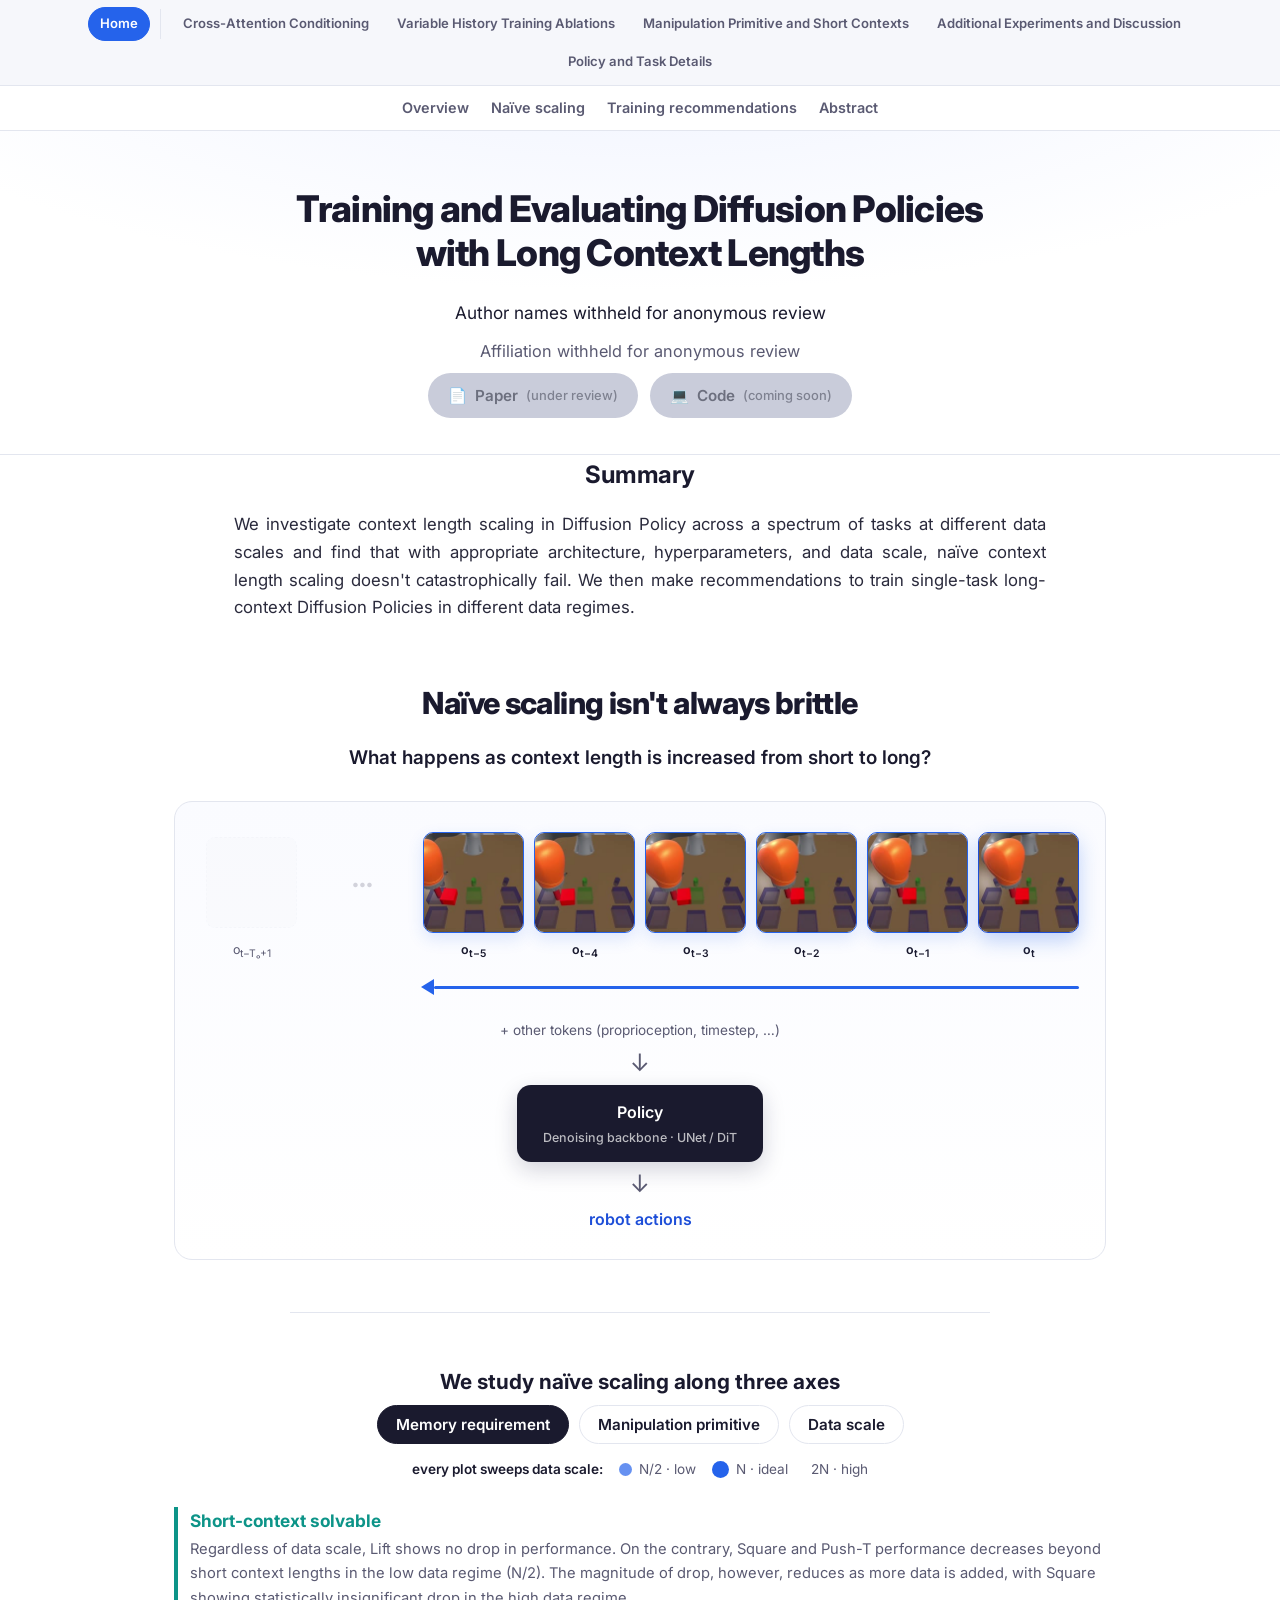
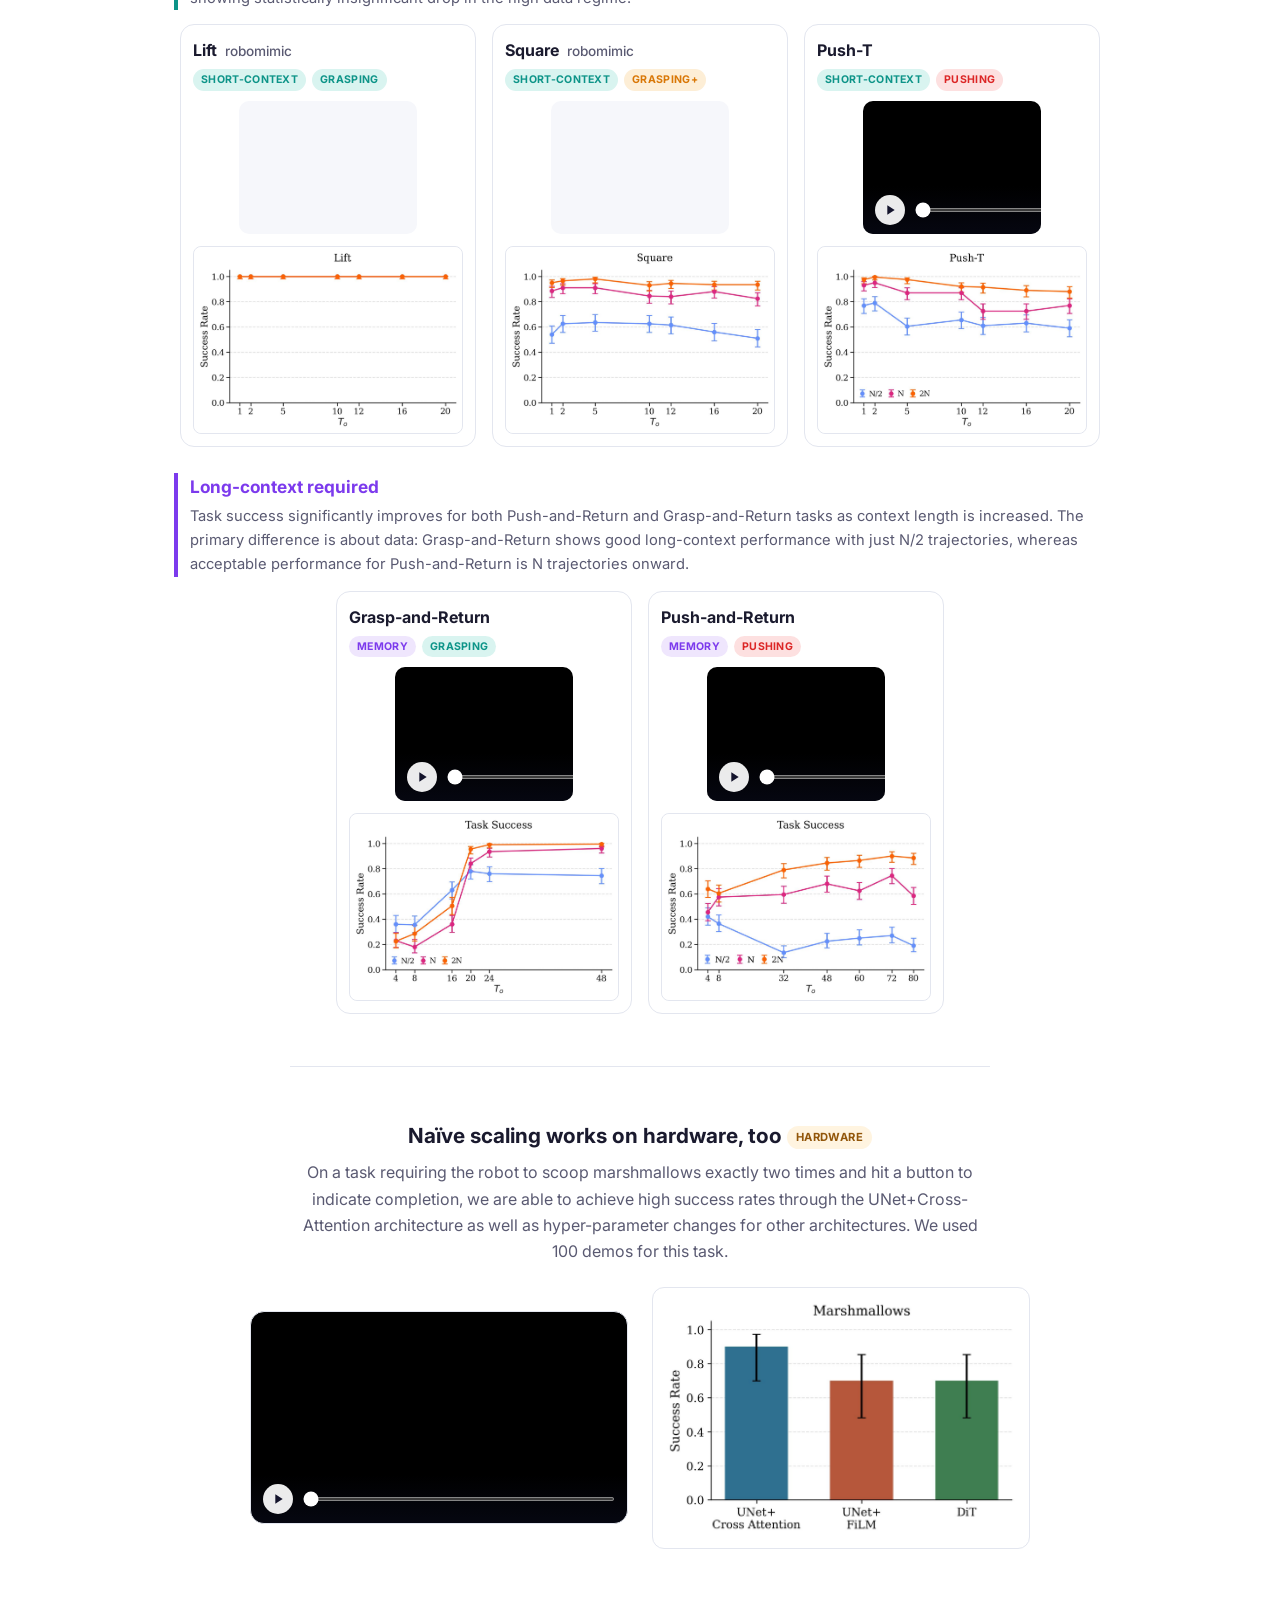
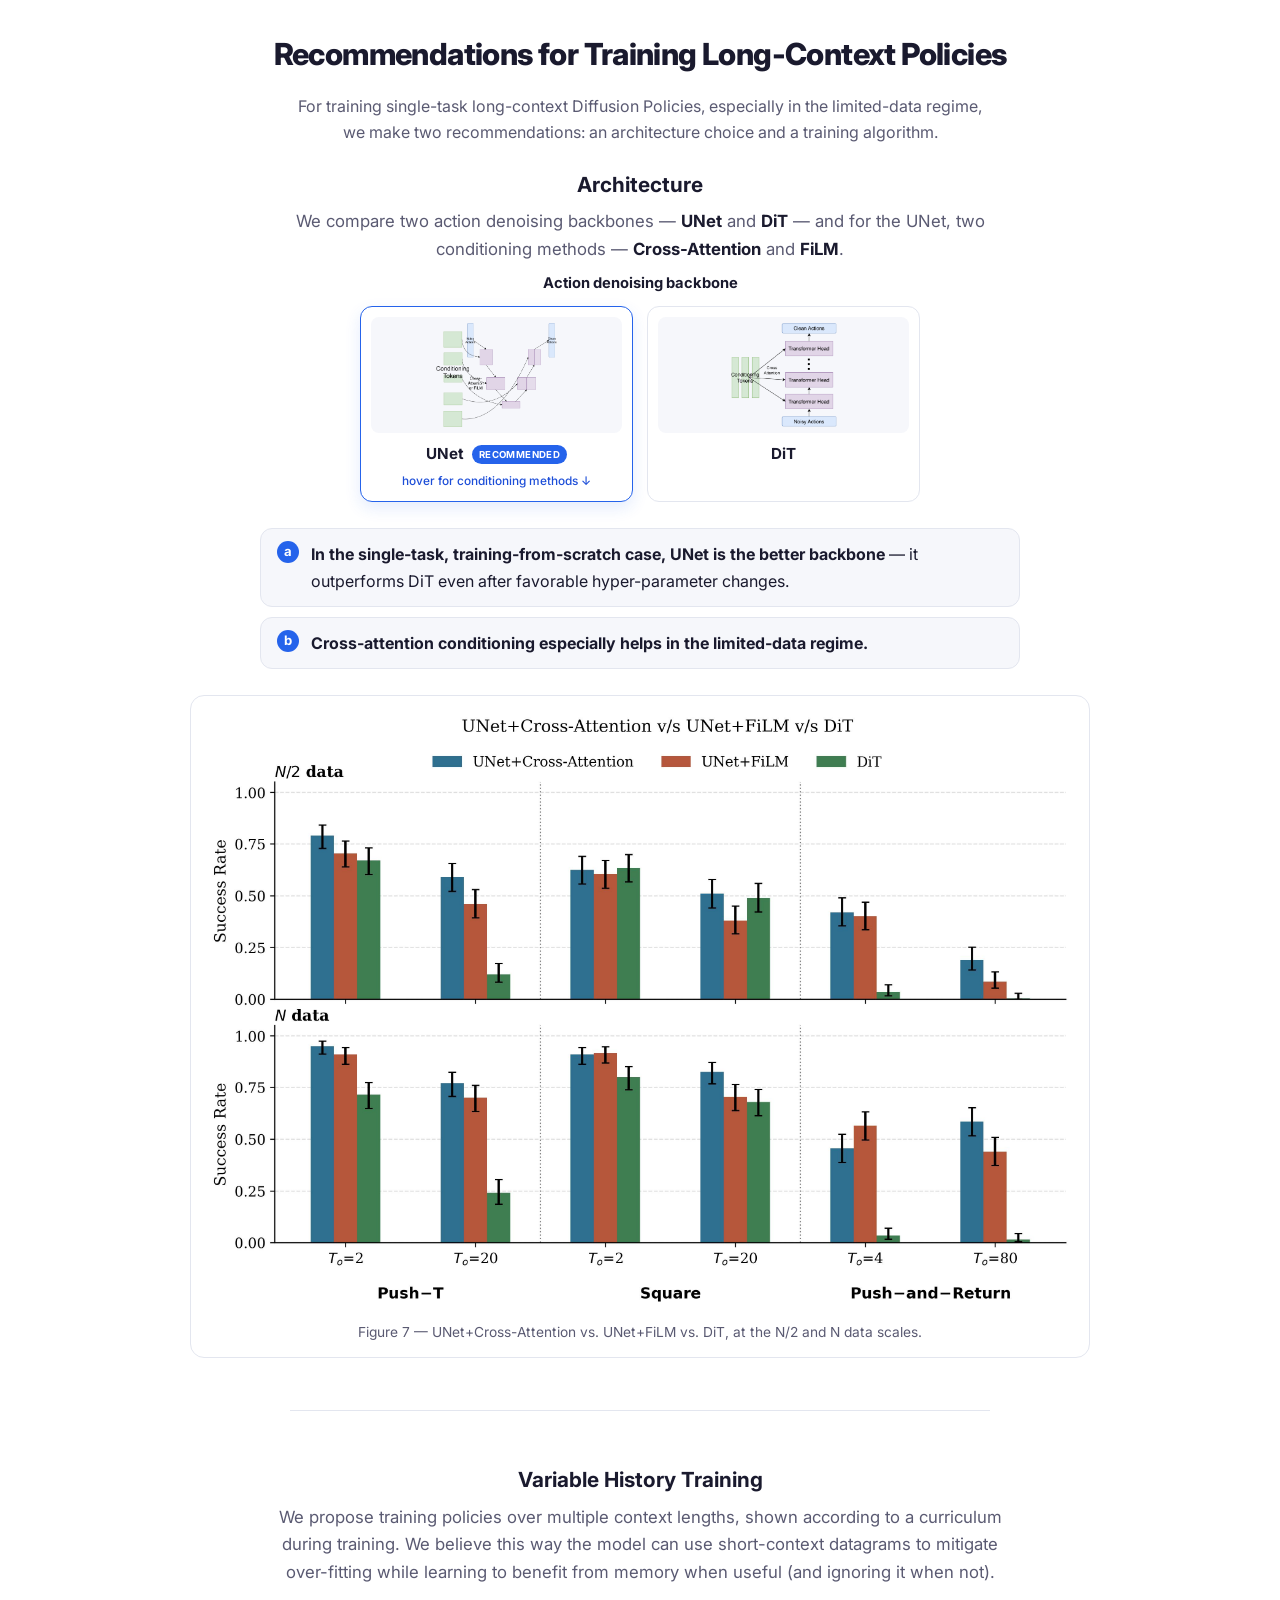
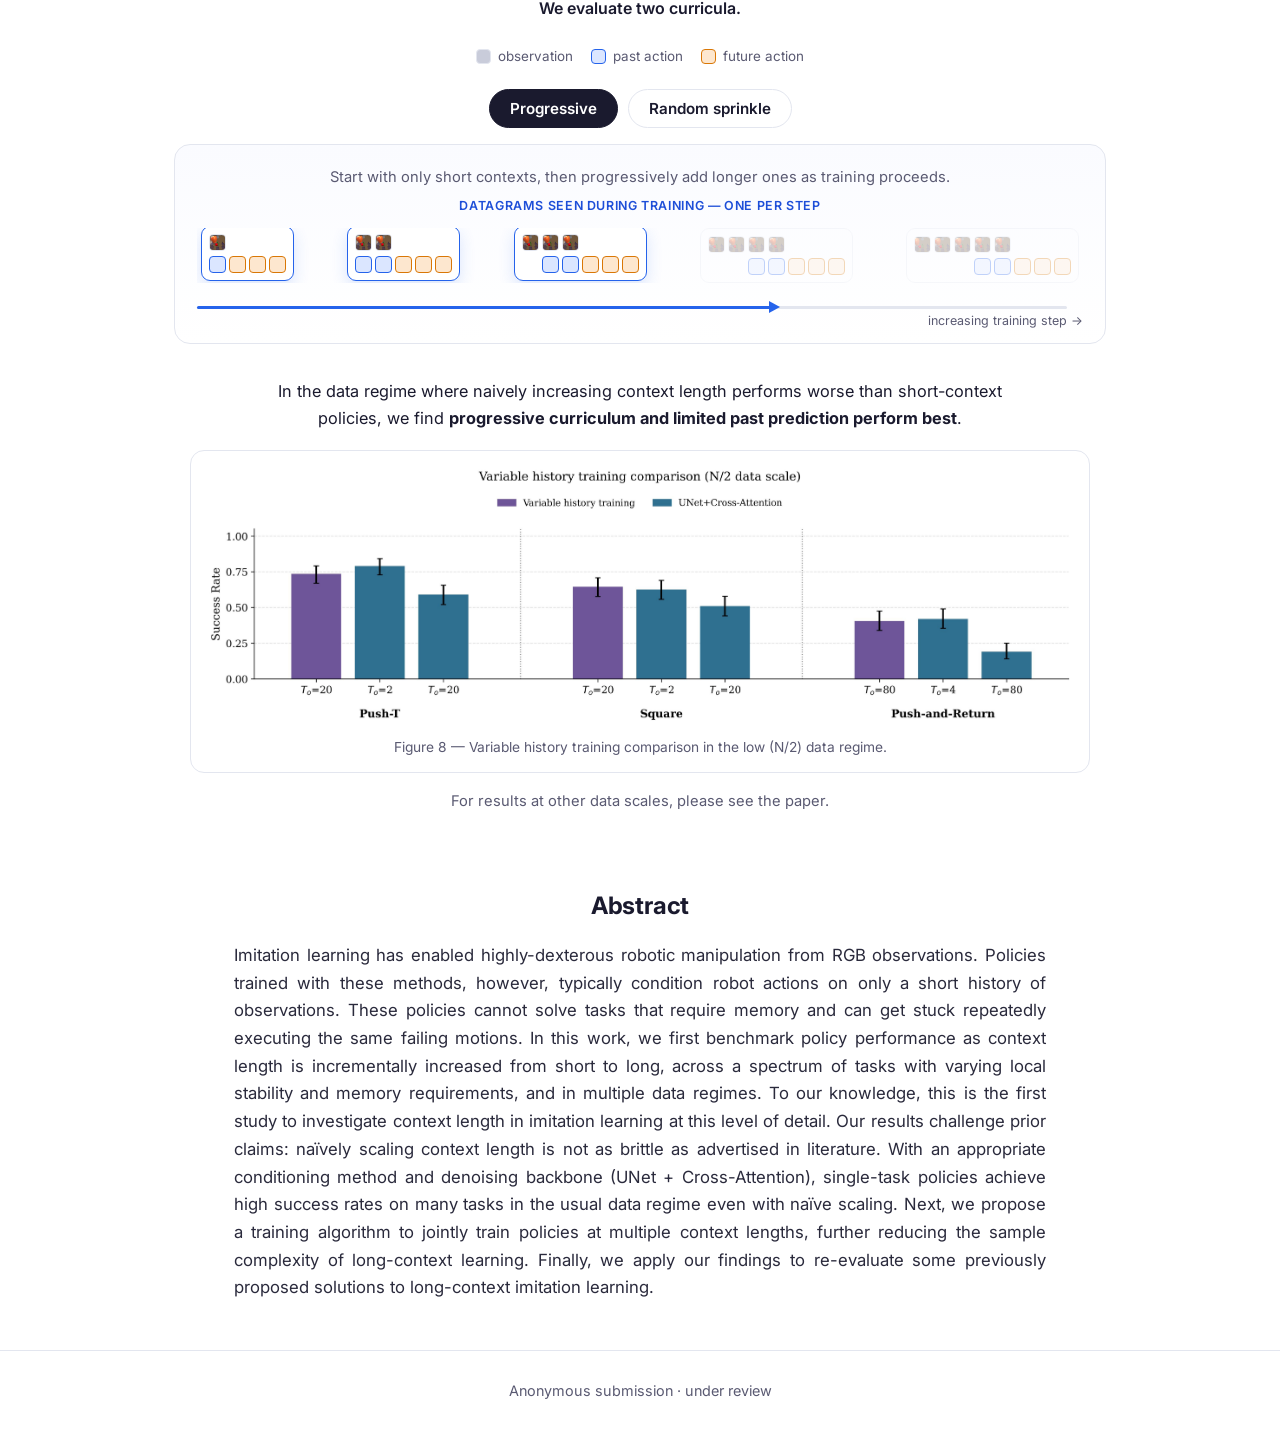
==== commit 1152be59: "Remove videos banner" ====
--- a/index.html
+++ b/index.html
@@ -21,11 +21,6 @@
 <body>
   <!-- Sticky top bar: notice + section jump-nav -->
   <div class="topbar">
-    <div class="construction-banner" role="status">
-      <span class="construction-icon">🎬</span>
-      <span>More evaluation videos coming soon</span>
-      <span class="construction-icon">🎬</span>
-    </div>
     <nav class="sitenav" aria-label="Appendix navigation">
       <a href="index.html" aria-current="page">Home</a>
       <span class="sep"></span>
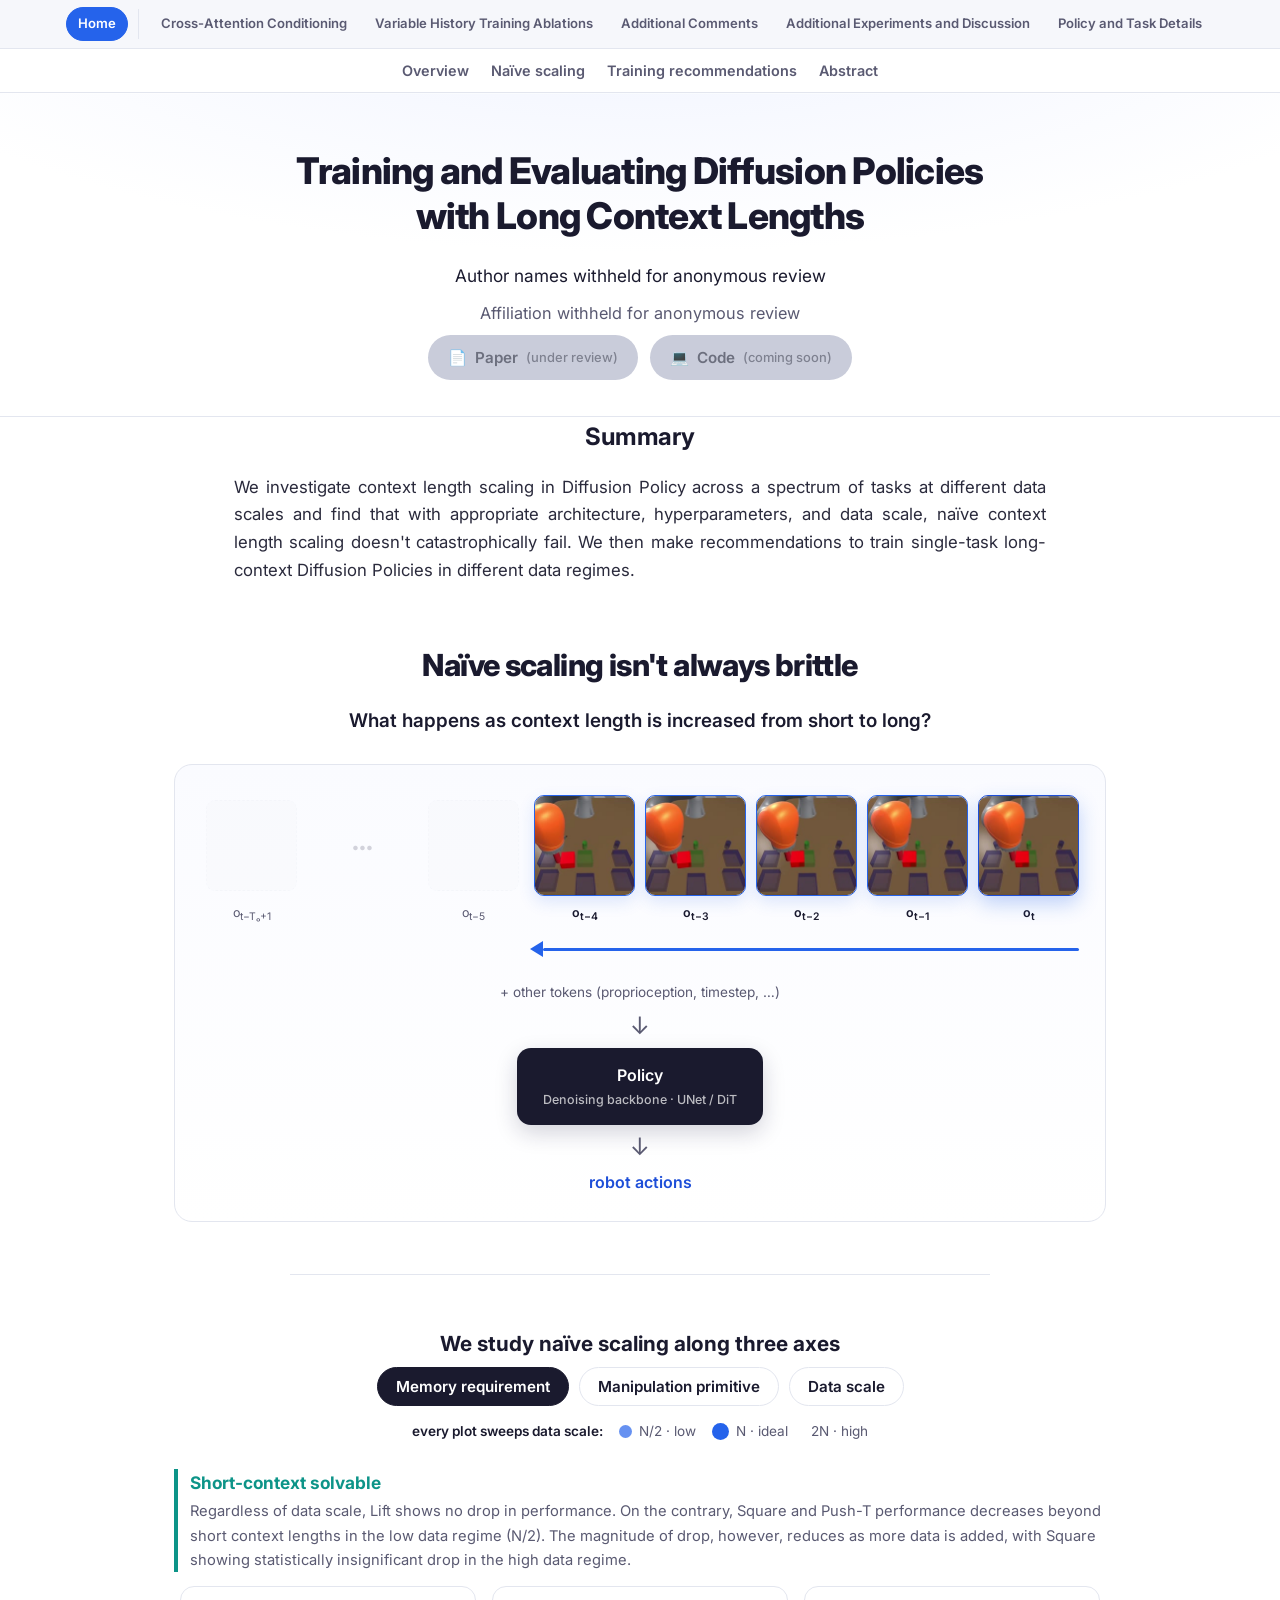
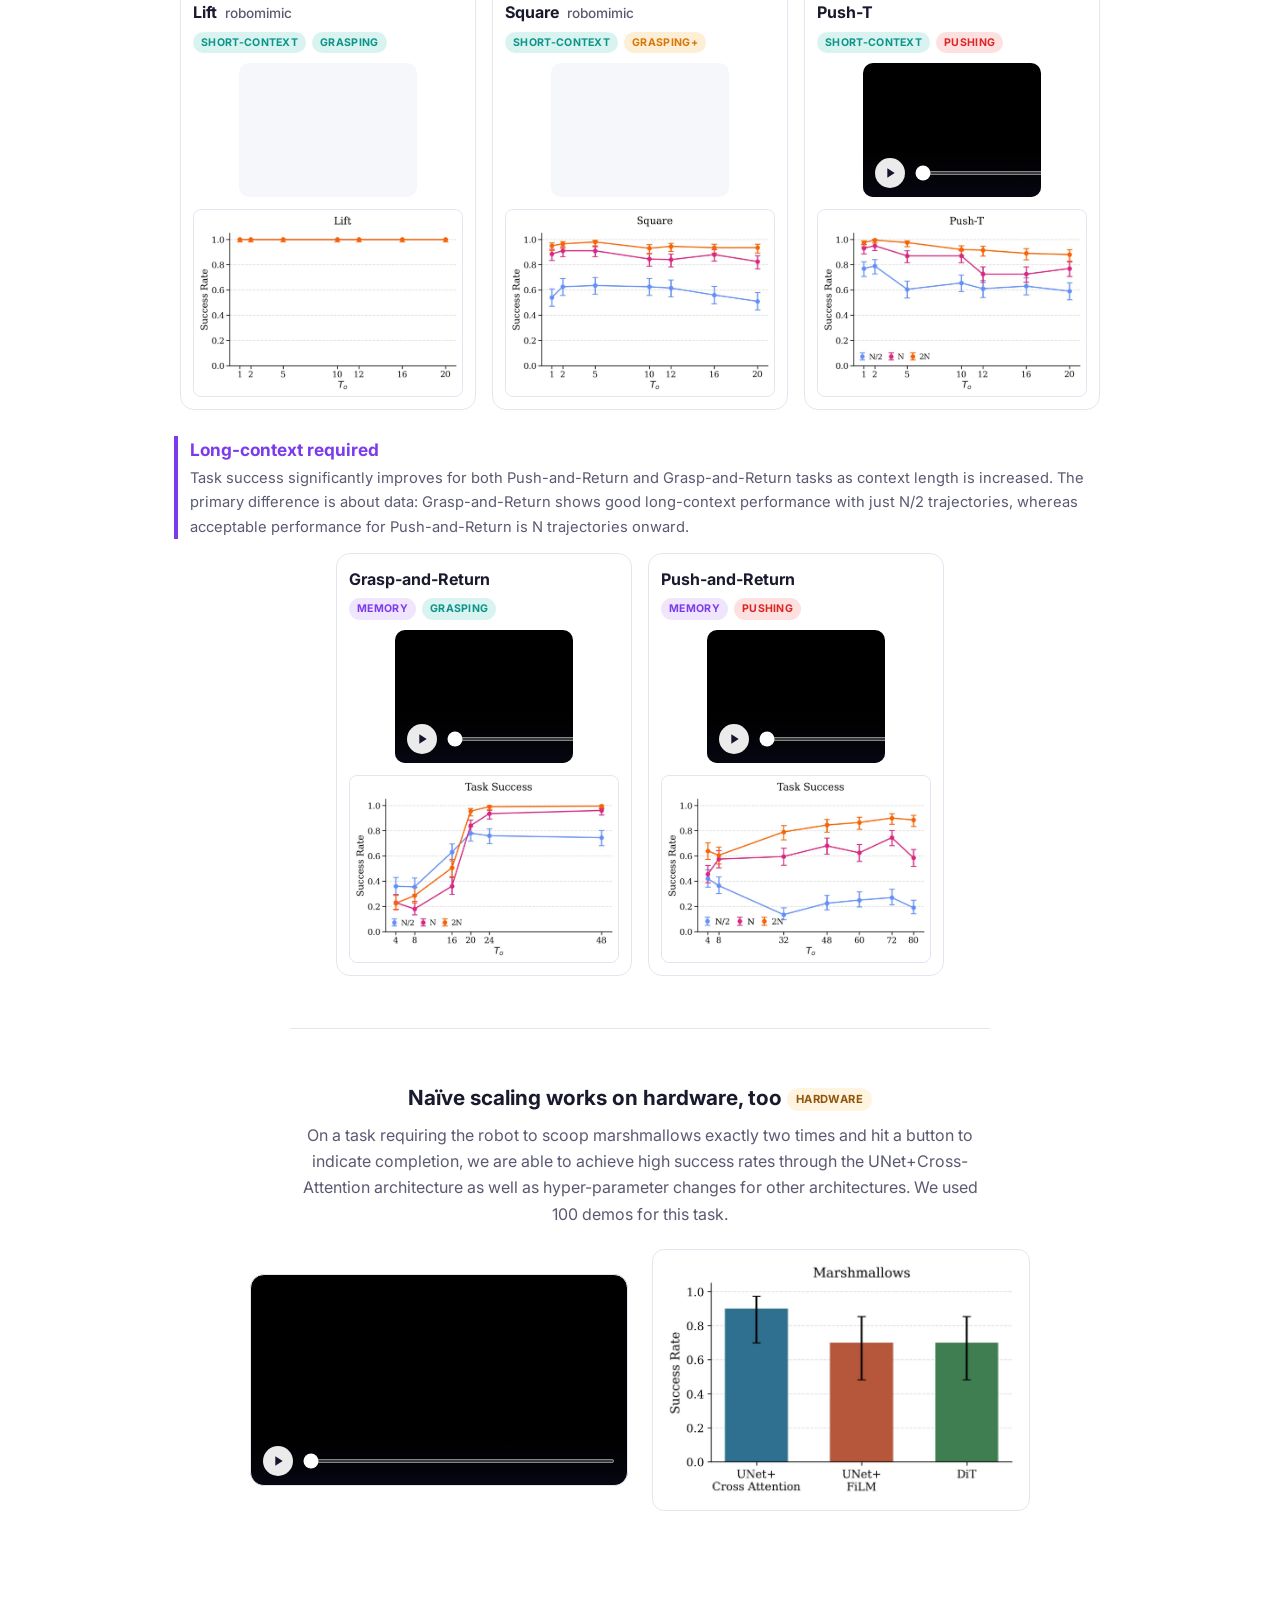
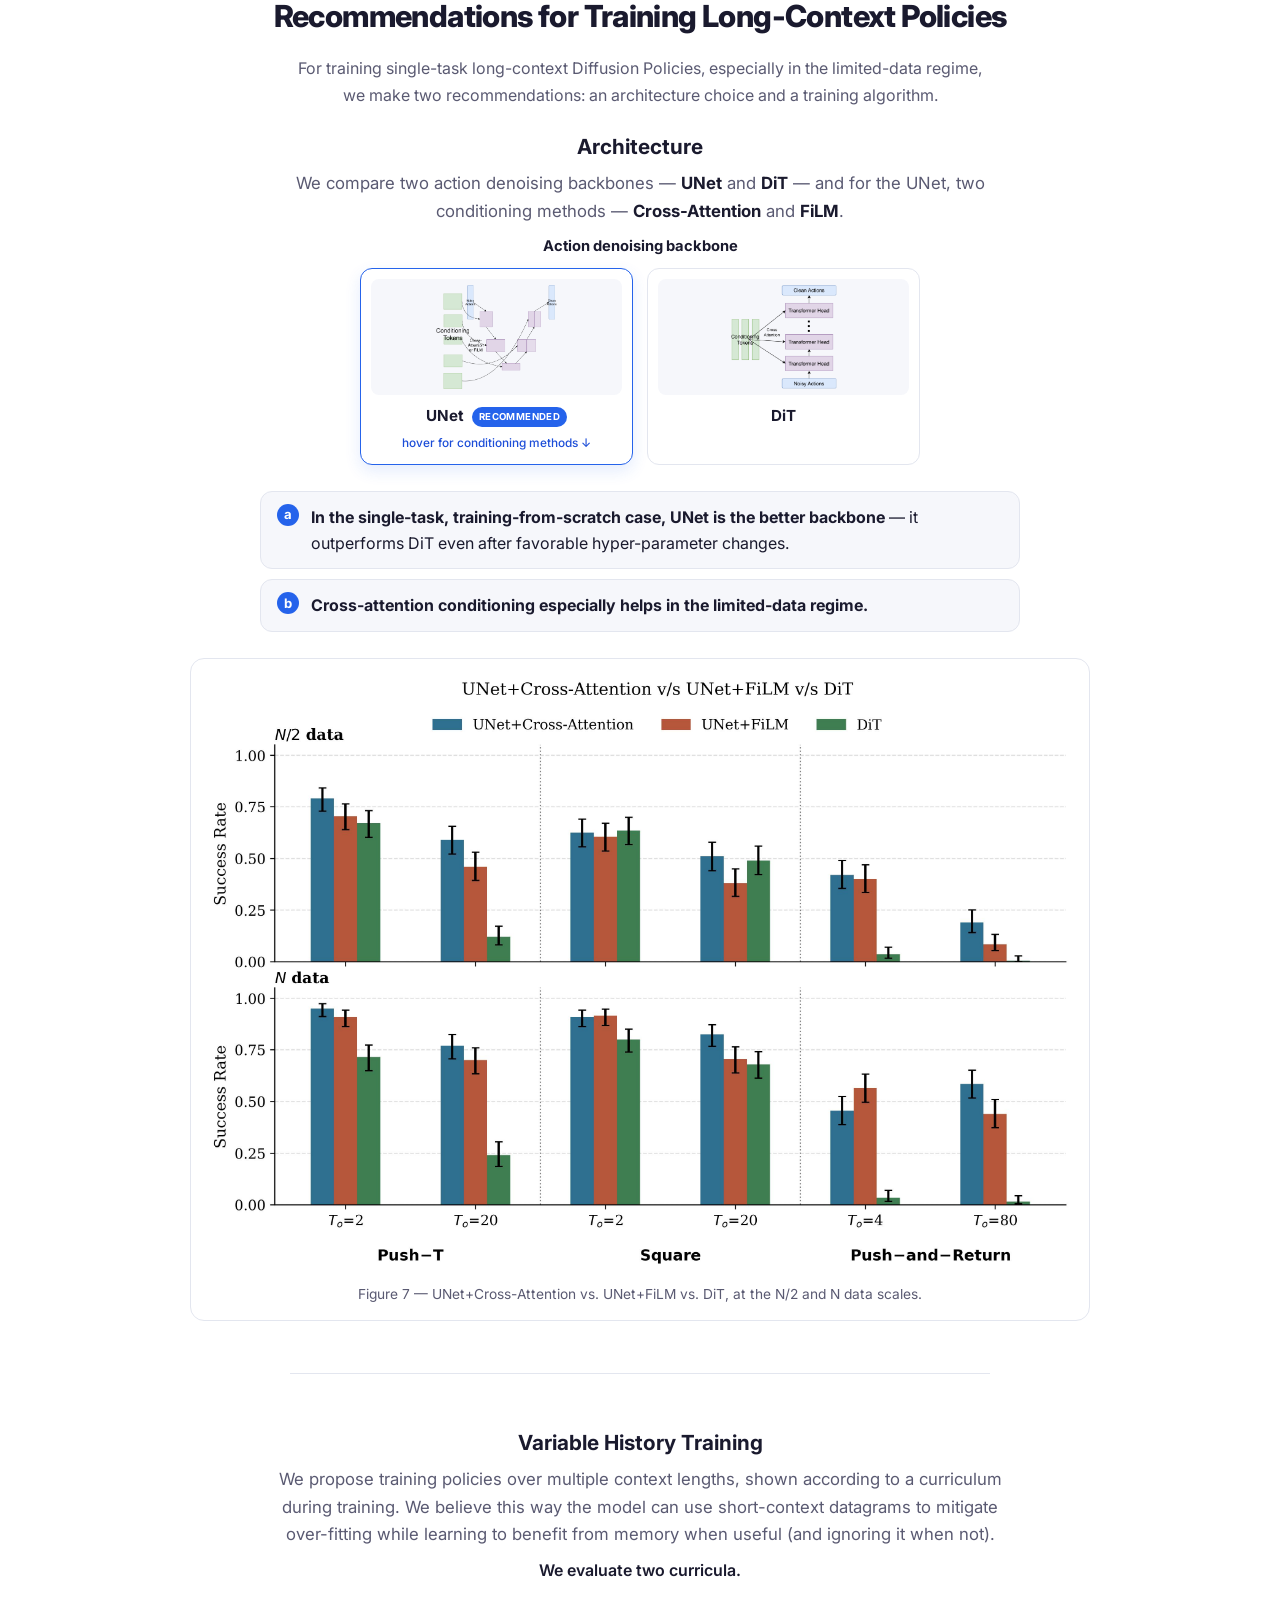
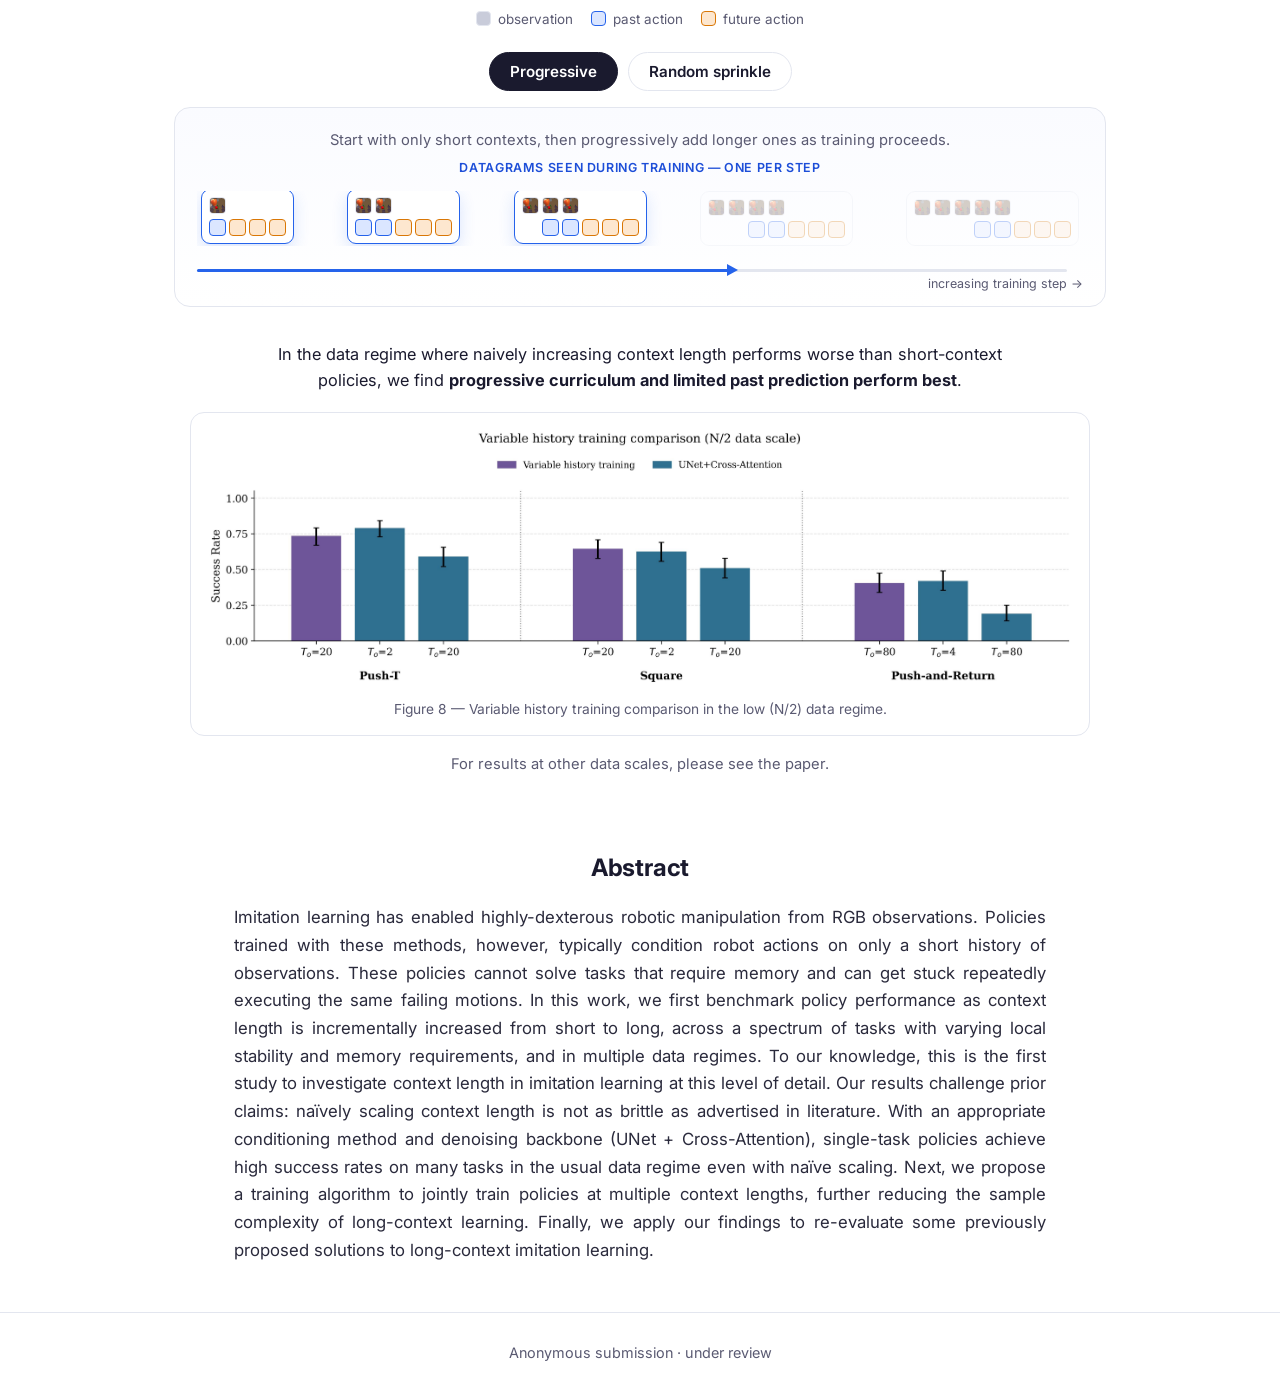
==== commit e3ba3514: "Shorten page URLs; retitle page" ====
--- a/index.html
+++ b/index.html
@@ -24,9 +24,9 @@
     <nav class="sitenav" aria-label="Appendix navigation">
       <a href="index.html" aria-current="page">Home</a>
       <span class="sep"></span>
-      <a href="appendix-cross-attention.html">Cross-Attention Conditioning</a>
-      <a href="appendix-variable-history.html">Variable History Training Ablations</a>
-      <a href="appendix-grasp-short-context.html">Manipulation Primitive and Short Contexts</a>
+      <a href="cac.html">Cross-Attention Conditioning</a>
+      <a href="vht.html">Variable History Training Ablations</a>
+      <a href="ac.html">Additional Comments</a>
       <a href="appendix-experiments-discussion.html">Additional Experiments and Discussion</a>
       <a href="appendix-policy-task-details.html">Policy and Task Details</a>
     </nav>
--- a/appendix.css
+++ b/appendix.css
@@ -156,3 +156,18 @@
   padding: 1px 5px;
   border-radius: 4px;
 }
+
+/* Two section links at the top of a page */
+.apx-toc { display: flex; flex-wrap: wrap; gap: 8px; margin: 0 0 26px; }
+.apx-toc a {
+  font-size: 0.88rem;
+  font-weight: 600;
+  color: var(--accent);
+  text-decoration: none;
+  padding: 7px 13px;
+  border: 1px solid var(--border);
+  border-radius: 999px;
+  background: var(--card-bg);
+  transition: background .15s, border-color .15s;
+}
+.apx-toc a:hover { background: #fff; border-color: var(--accent); }
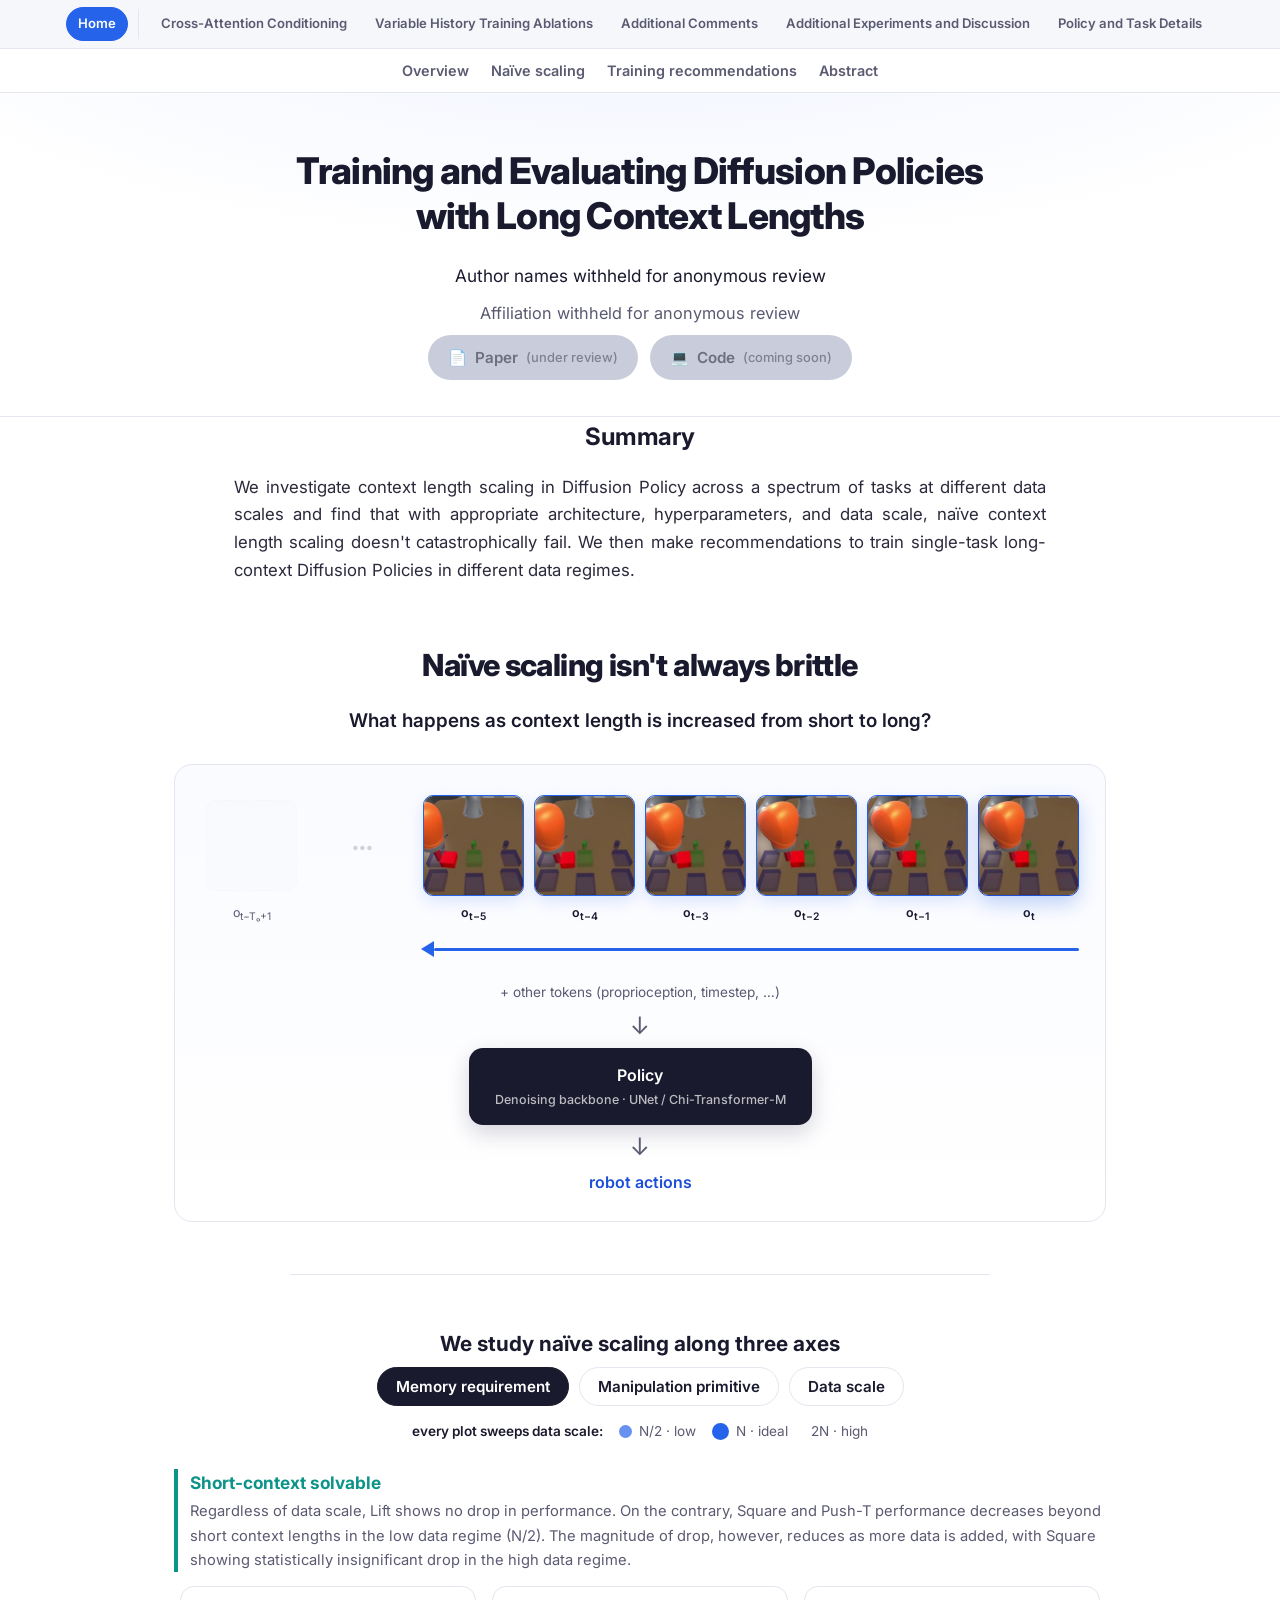
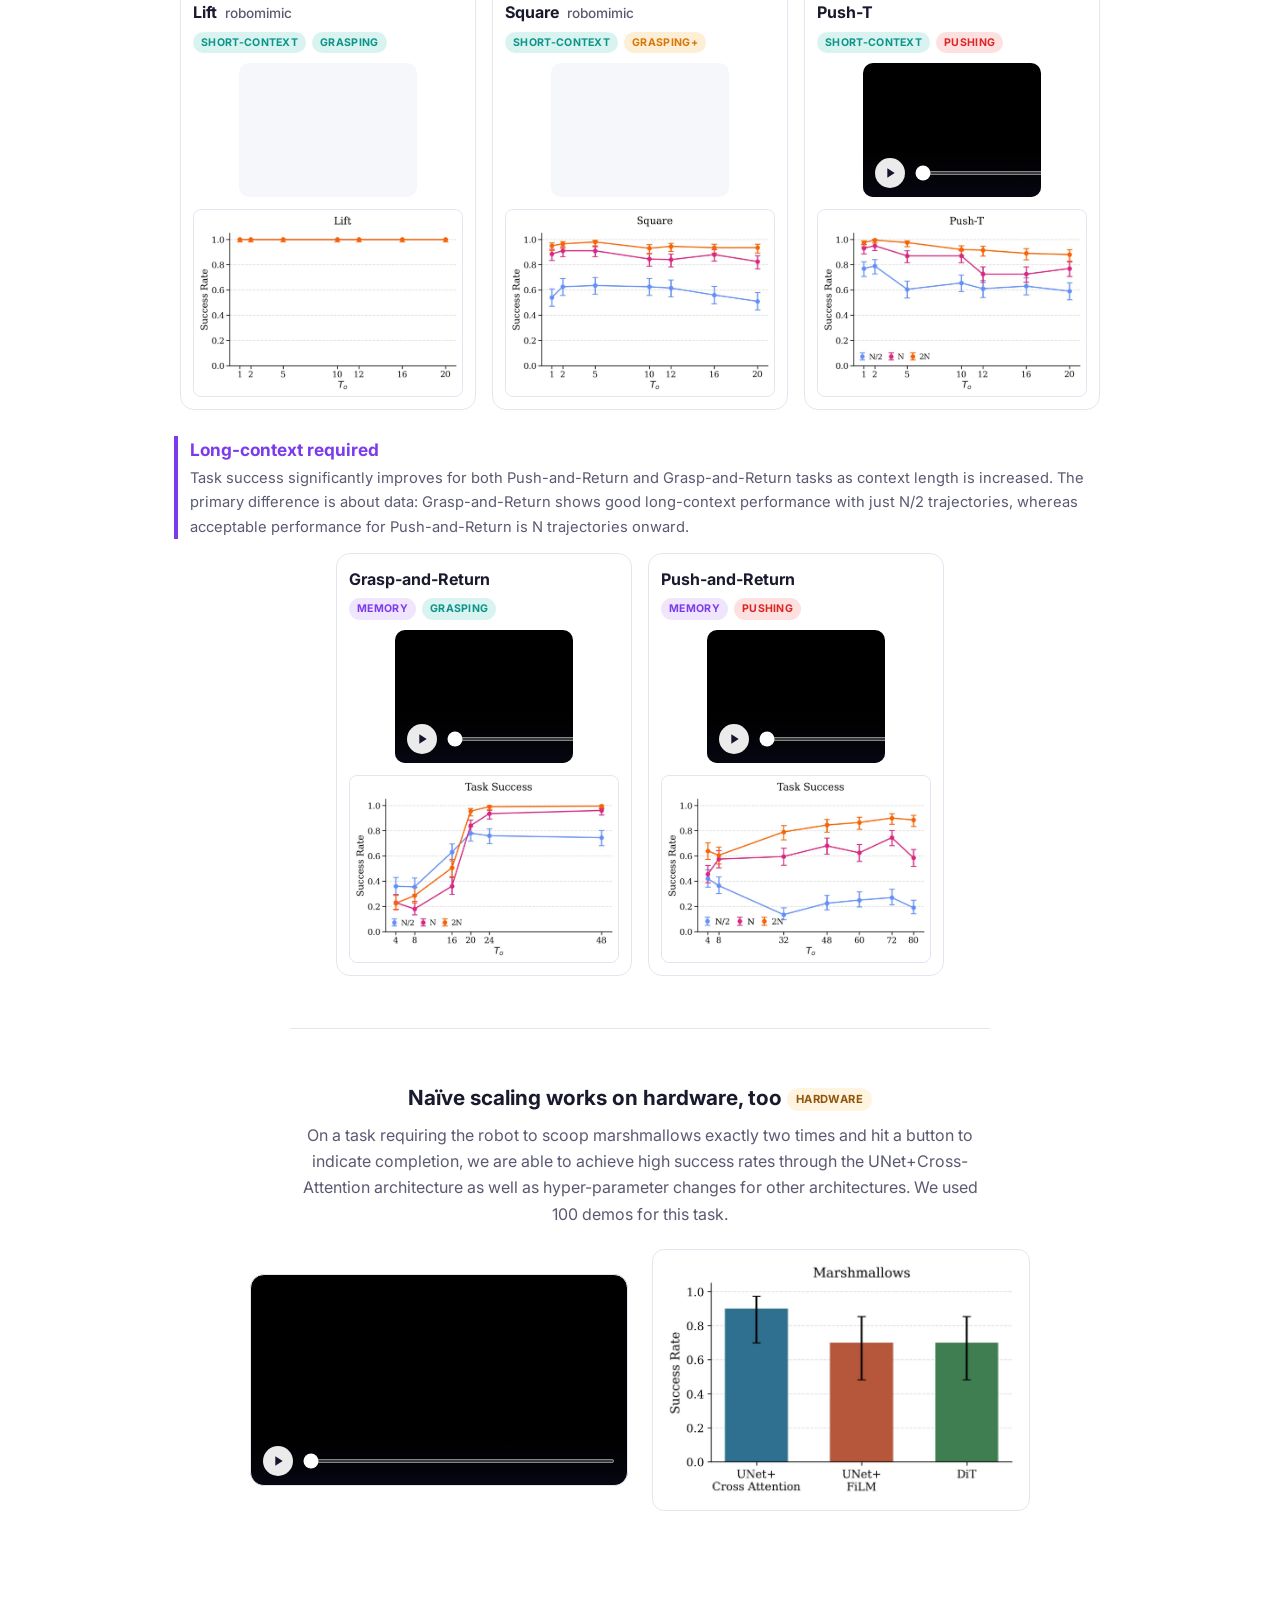
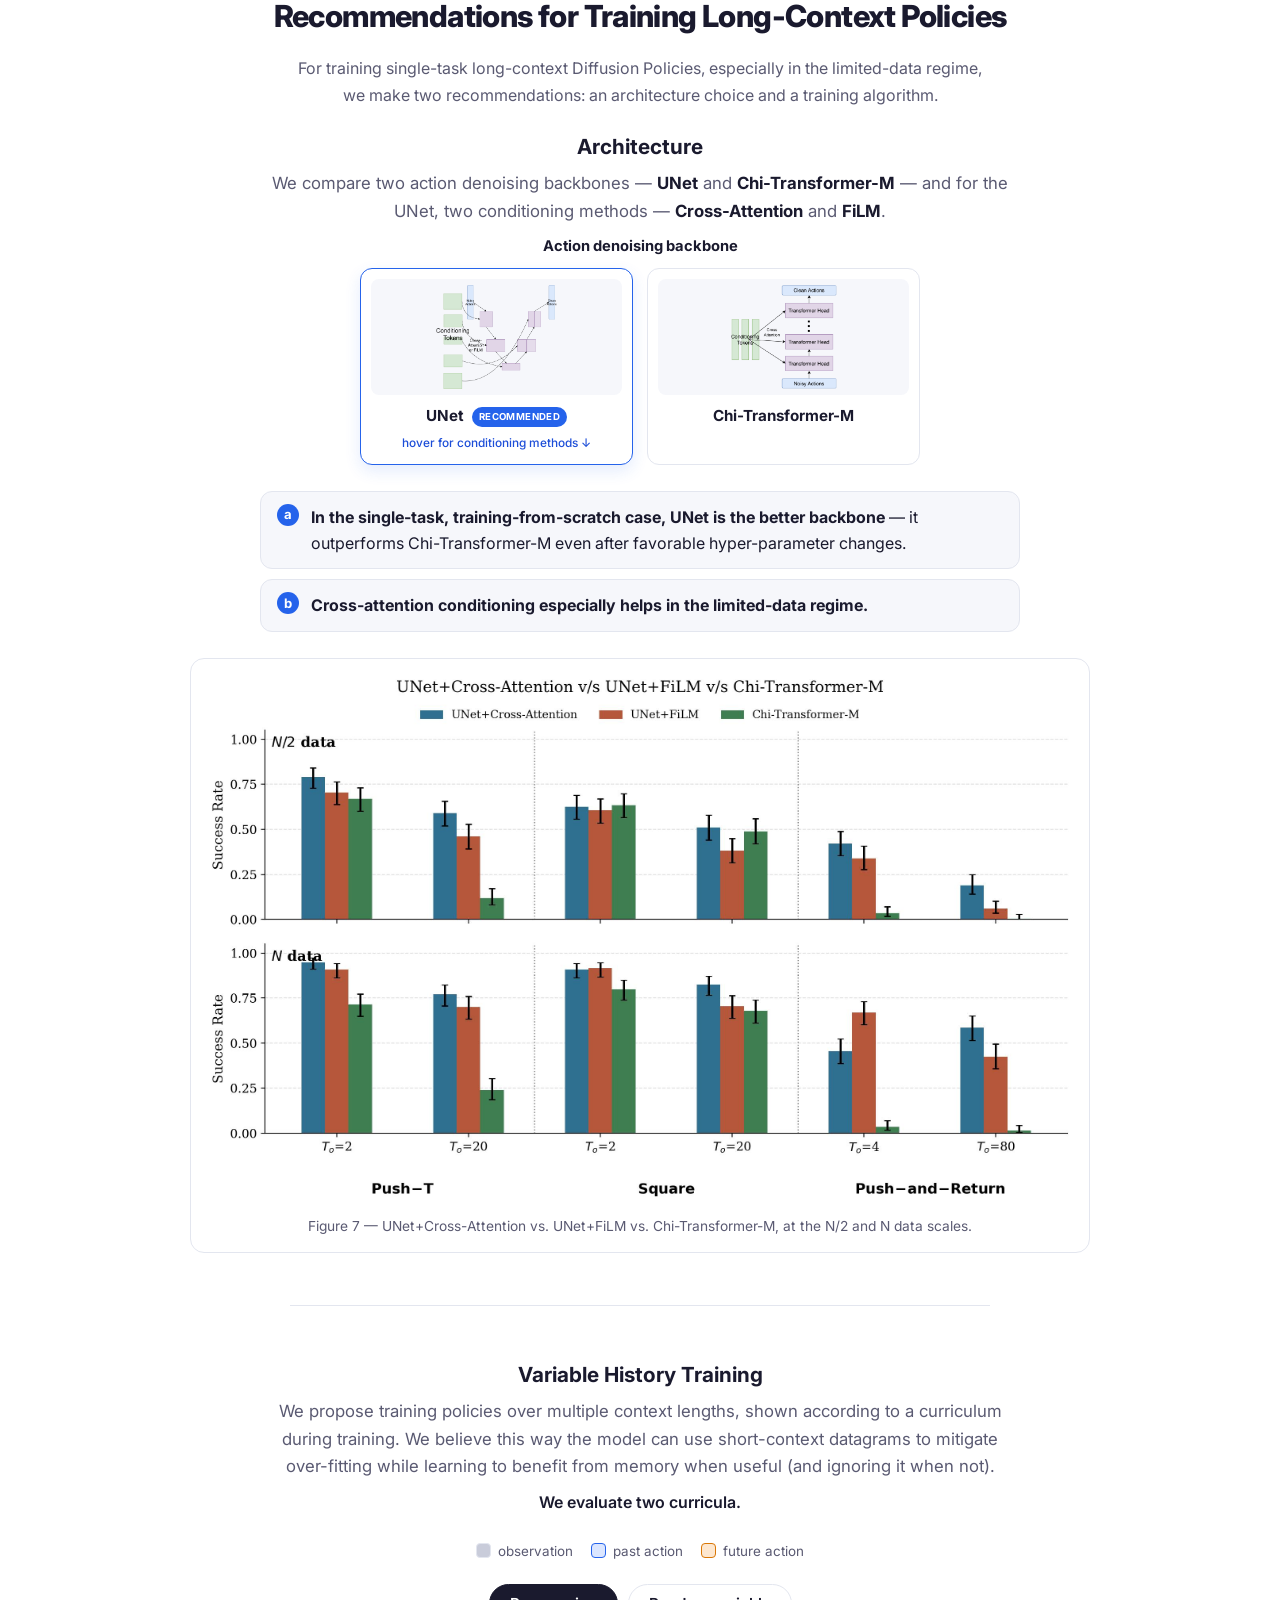
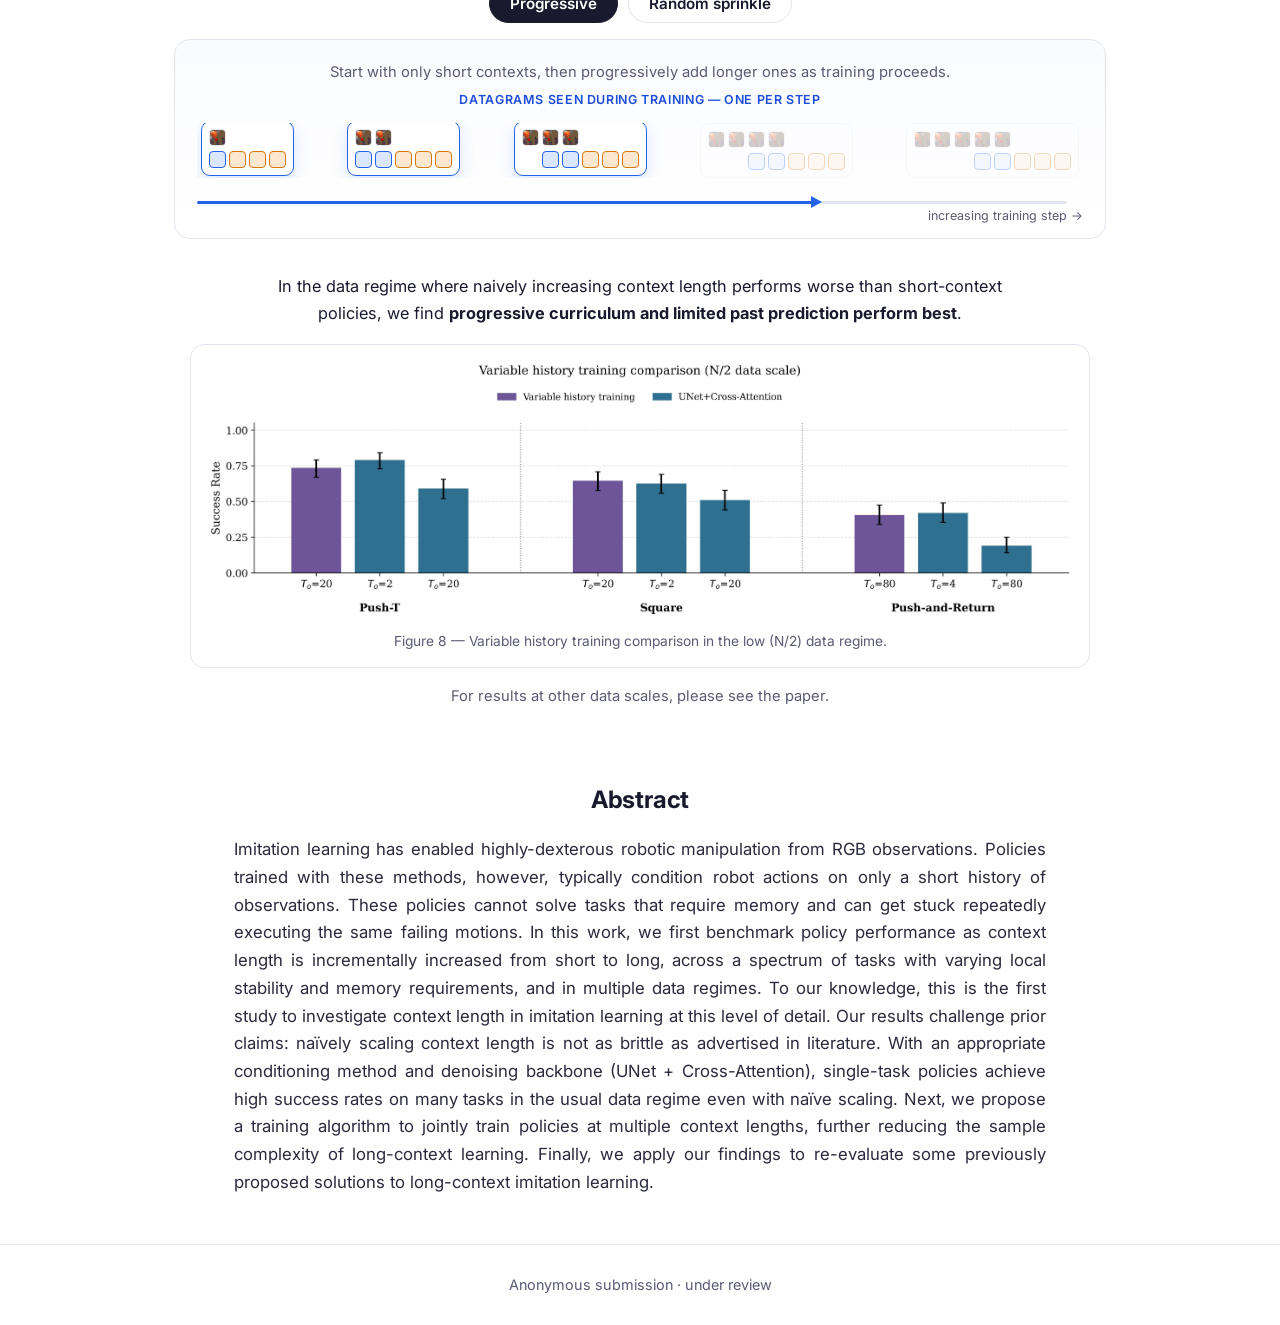
==== commit 29ba80de: "Rename DiT to Chi-Transformer-M on home page" ====
--- a/index.html
+++ b/index.html
@@ -89,7 +89,7 @@
         <div class="flow">
           <div class="merge">+ other tokens (proprioception, timestep, &hellip;)</div>
           <div class="down">&darr;</div>
-          <div class="policy-box">Policy<small>Denoising backbone &middot; UNet / DiT</small></div>
+          <div class="policy-box">Policy<small>Denoising backbone &middot; UNet / Chi-Transformer-M</small></div>
           <div class="down">&darr;</div>
           <div class="actions-out">robot actions</div>
         </div>
@@ -123,7 +123,7 @@
         architecture as well as hyper-parameter changes for other architectures. We used 100 demos for this task.</p>
       <div class="hw">
         <div class="vid"><video class="with-controls" src="videos/hardware_unet_cross_success.mp4" autoplay loop muted playsinline></video></div>
-        <div class="hw-plot"><img src="media/plots/hardware_marshmallows.jpg" alt="Marshmallows hardware success rate by architecture: UNet+Cross-Attention, UNet+FiLM, DiT"></div>
+        <div class="hw-plot"><img src="media/plots/hardware_marshmallows.jpg" alt="Marshmallows hardware success rate by architecture: UNet+Cross-Attention, UNet+FiLM, Chi-Transformer-M"></div>
       </div>
 
     </div>
@@ -138,7 +138,7 @@
 
       <!-- Architecture subsection -->
       <h3 class="block-title">Architecture</h3>
-      <p class="sec-lead">We compare two action denoising backbones &mdash; <b>UNet</b> and <b>DiT</b> &mdash; and for
+      <p class="sec-lead">We compare two action denoising backbones &mdash; <b>UNet</b> and <b>Chi-Transformer-M</b> &mdash; and for
         the UNet, two conditioning methods &mdash; <b>Cross-Attention</b> and <b>FiLM</b>.</p>
 
       <div class="arch-diagram">
@@ -150,8 +150,8 @@
             <div class="arch-hint">hover for conditioning methods &darr;</div>
           </figure>
           <figure class="arch-card">
-            <div class="arch-img"><img src="media/arch/dit.png" alt="DiT denoising backbone"></div>
-            <figcaption>DiT</figcaption>
+            <div class="arch-img"><img src="media/arch/dit.png" alt="Chi-Transformer-M denoising backbone"></div>
+            <figcaption>Chi-Transformer-M</figcaption>
           </figure>
         </div>
 
@@ -171,13 +171,13 @@
       </div>
 
       <div class="arch-takeaways">
-        <div class="arch-take"><span class="arch-take-k">a</span><span><b>In the single-task, training-from-scratch case, UNet is the better backbone</b> &mdash; it outperforms DiT even after favorable hyper-parameter changes.</span></div>
+        <div class="arch-take"><span class="arch-take-k">a</span><span><b>In the single-task, training-from-scratch case, UNet is the better backbone</b> &mdash; it outperforms Chi-Transformer-M even after favorable hyper-parameter changes.</span></div>
         <div class="arch-take"><span class="arch-take-k">b</span><span><b>Cross-attention conditioning especially helps in the limited-data regime.</b></span></div>
       </div>
 
       <figure class="vh-fig">
-        <img src="media/plots/architecture_compare.jpg" alt="UNet+Cross-Attention vs UNet+FiLM vs DiT success rates across Push-T, Square, Push-and-Return at the N/2 and N data scales">
-        <figcaption>Figure 7 &mdash; UNet+Cross-Attention vs. UNet+FiLM vs. DiT, at the N/2 and N data scales.</figcaption>
+        <img src="media/plots/architecture_compare.jpg" alt="UNet+Cross-Attention vs UNet+FiLM vs Chi-Transformer-M success rates across Push-T, Square, Push-and-Return at the N/2 and N data scales">
+        <figcaption>Figure 7 &mdash; UNet+Cross-Attention vs. UNet+FiLM vs. Chi-Transformer-M, at the N/2 and N data scales.</figcaption>
       </figure>
 
       <div class="divider"></div>
--- a/appendix.css
+++ b/appendix.css
@@ -158,7 +158,7 @@
 }
 
 /* Two section links at the top of a page */
-.apx-toc { display: flex; flex-wrap: wrap; gap: 8px; margin: 0 0 26px; }
+.apx-toc { display: flex; flex-direction: column; align-items: flex-start; gap: 8px; margin: 0 0 26px; }
 .apx-toc a {
   font-size: 0.88rem;
   font-weight: 600;
@@ -171,3 +171,23 @@
   transition: background .15s, border-color .15s;
 }
 .apx-toc a:hover { background: #fff; border-color: var(--accent); }
+
+/* Reference list */
+.apx-refs { list-style: none; padding-left: 0; margin: 0; counter-reset: ref; }
+.apx-refs li {
+  display: grid;
+  grid-template-columns: minmax(9.5em, max-content) 1fr;
+  gap: 4px 14px;
+  font-size: 0.87rem;
+  line-height: 1.6;
+  color: var(--muted);
+  padding: 9px 0;
+  border-bottom: 1px solid var(--border);
+}
+.apx-refs li:last-child { border-bottom: none; }
+.apx-refs .ref-label { font-weight: 700; color: var(--fg); white-space: nowrap; }
+.apx-refs a { color: var(--accent); text-decoration: none; word-break: break-all; }
+.apx-refs a:hover { text-decoration: underline; }
+@media (max-width: 620px) {
+  .apx-refs li { grid-template-columns: 1fr; gap: 2px; }
+}
